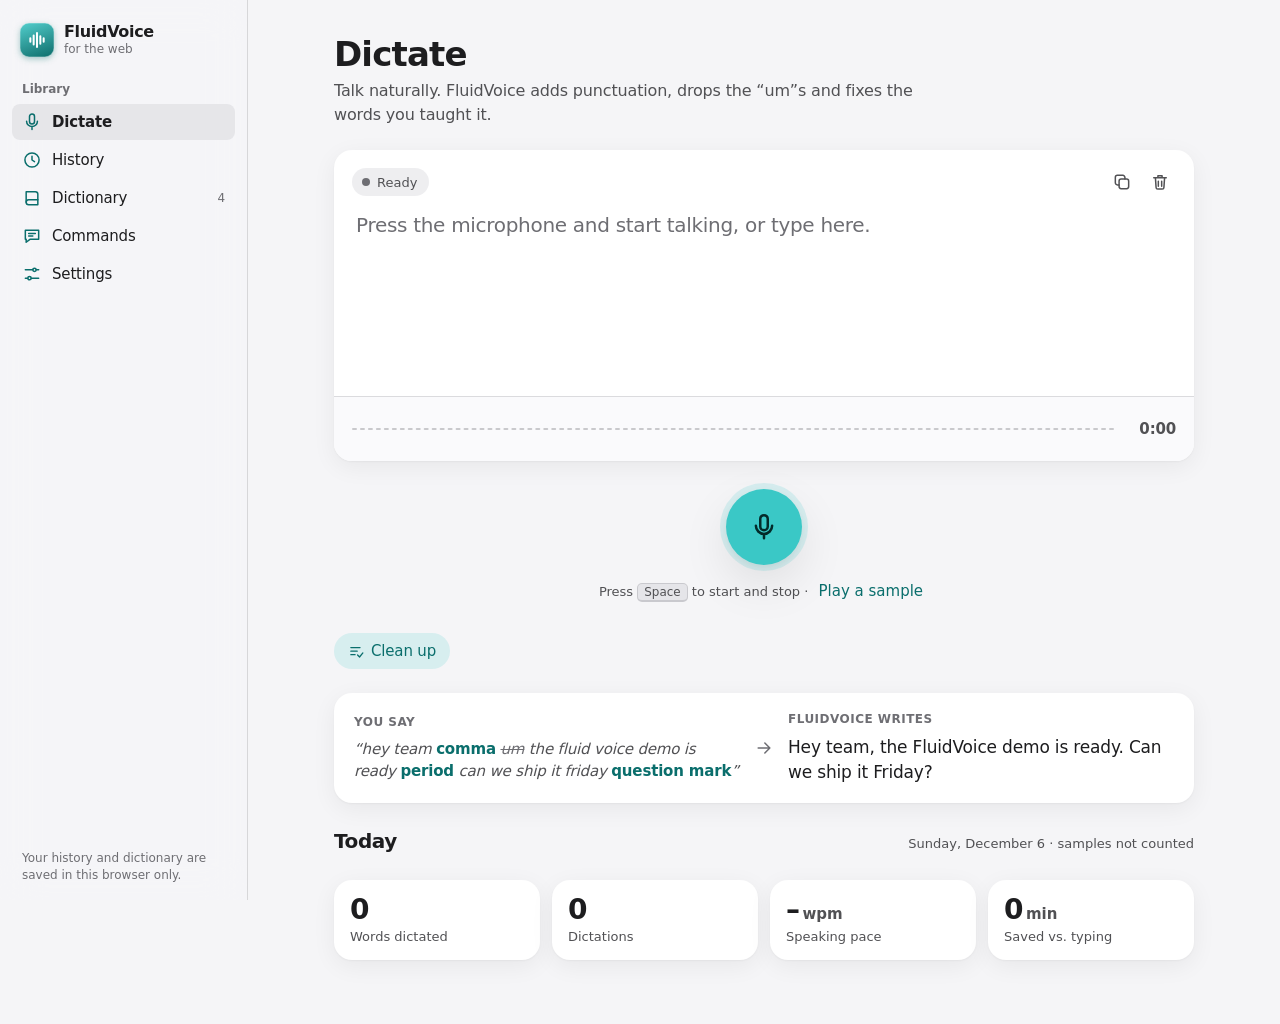
==== web/index.html @ 8fe4bb93 "Add FluidVoice web app with Apple-style design and audit A single-file browser version of FluidVoice" ====
<!doctype html>
<html lang="en">
<head>
<meta charset="utf-8">
<meta name="viewport" content="width=device-width,initial-scale=1,viewport-fit=cover">
<title>FluidVoice Web</title>
<meta name="description" content="Voice-to-text dictation in your browser, with spoken punctuation, filler-word removal and a custom dictionary.">
<meta name="theme-color" content="#F5F5F7" media="(prefers-color-scheme: light)">
<meta name="theme-color" content="#000000" media="(prefers-color-scheme: dark)">
<link rel="icon" href="data:image/svg+xml,%3Csvg xmlns='http://www.w3.org/2000/svg' viewBox='0 0 64 64'%3E%3Crect width='64' height='64' rx='14' fill='%230A6E6C'/%3E%3Cpath d='M16 28v8M24 20v24M32 14v36M40 22v20M48 28v8' stroke='white' stroke-width='5' stroke-linecap='round'/%3E%3C/svg%3E">
<style>
/* Layout: a macOS-style window. Translucent sidebar on the left, one content column on the right.
   Under 760px the sidebar turns into an iOS tab bar fixed to the bottom of the screen. */
:root {
  --bg: #F5F5F7;
  --surface: #FFFFFF;
  --surface-2: #FAFAFC;
  --fill: rgba(118, 118, 128, 0.12);
  --fill-2: rgba(118, 118, 128, 0.07);
  --fg: #1D1D1F;
  --fg-2: #515154;
  --fg-3: #6E6E73;
  --sep: rgba(60, 60, 67, 0.16);
  --chrome: rgba(246, 246, 248, 0.82);
  --red: #C00012;
  --red-fill: #FF3B30;
  --orange: #A65400;
  --green: #1A7F37;
  --shadow: 0 1px 2px rgba(0, 0, 0, 0.04), 0 6px 24px rgba(0, 0, 0, 0.06);
  --shadow-lg: 0 2px 6px rgba(0, 0, 0, 0.06), 0 18px 48px rgba(0, 0, 0, 0.10);

  /* Accent: FluidVoice's default cyan. JavaScript swaps these five values when you pick another accent. */
  --accent: #3AC8C6;
  --accent-ink-l: #0A6E6C;
  --accent-ink-d: #3AC8C6;
  --on-accent: #032B2A;
  --accent-ink: var(--accent-ink-l);
  --accent-soft: color-mix(in srgb, var(--accent) 16%, transparent);

  --font-text: -apple-system, BlinkMacSystemFont, "SF Pro Text", "Segoe UI Variable Text", "Segoe UI", system-ui, sans-serif;
  --font-display: -apple-system, BlinkMacSystemFont, "SF Pro Display", "Segoe UI Variable Display", "Segoe UI", system-ui, sans-serif;
  --font-rounded: ui-rounded, "SF Pro Rounded", -apple-system, BlinkMacSystemFont, system-ui, sans-serif;
  --font-mono: ui-monospace, "SF Mono", SFMono-Regular, Menlo, Consolas, monospace;

  /* Type scale follows Apple's text styles */
  --t-large: 2.125rem;  /* Large Title 34 */
  --t-title2: 1.375rem; /* Title 2 22 */
  --t-title3: 1.25rem;  /* Title 3 20 */
  --t-body: 1.0625rem;  /* Body 17 */
  --t-callout: 1rem;    /* Callout 16 */
  --t-subhead: 0.9375rem; /* Subhead 15 */
  --t-foot: 0.8125rem;  /* Footnote 13 */
  --t-cap: 0.75rem;     /* Caption 12 */

  --r-sm: 8px;
  --r-md: 12px;
  --r-lg: 18px;
  --sidebar-w: 248px;
}
@media (prefers-color-scheme: dark) {
  :root:not([data-theme="light"]) {
    --bg: #000000;
    --surface: #1C1C1E;
    --surface-2: #242426;
    --fill: rgba(118, 118, 128, 0.24);
    --fill-2: rgba(118, 118, 128, 0.14);
    --fg: #F5F5F7;
    --fg-2: #C7C7CC;
    --fg-3: #98989D;
    --sep: rgba(84, 84, 88, 0.6);
    --chrome: rgba(22, 22, 24, 0.78);
    --red: #FF6961;
    --red-fill: #FF453A;
    --orange: #FFB340;
    --green: #30D158;
    --shadow: 0 0 0 1px rgba(255, 255, 255, 0.05), 0 6px 24px rgba(0, 0, 0, 0.5);
    --shadow-lg: 0 0 0 1px rgba(255, 255, 255, 0.06), 0 18px 48px rgba(0, 0, 0, 0.6);
    --accent-ink: var(--accent-ink-d);
    color-scheme: dark;
  }
}
:root[data-theme="dark"] {
  --bg: #000000;
  --surface: #1C1C1E;
  --surface-2: #242426;
  --fill: rgba(118, 118, 128, 0.24);
  --fill-2: rgba(118, 118, 128, 0.14);
  --fg: #F5F5F7;
  --fg-2: #C7C7CC;
  --fg-3: #98989D;
  --sep: rgba(84, 84, 88, 0.6);
  --chrome: rgba(22, 22, 24, 0.78);
  --red: #FF6961;
  --red-fill: #FF453A;
  --orange: #FFB340;
  --green: #30D158;
  --shadow: 0 0 0 1px rgba(255, 255, 255, 0.05), 0 6px 24px rgba(0, 0, 0, 0.5);
  --shadow-lg: 0 0 0 1px rgba(255, 255, 255, 0.06), 0 18px 48px rgba(0, 0, 0, 0.6);
  --accent-ink: var(--accent-ink-d);
  color-scheme: dark;
}

* { box-sizing: border-box; }
html, body { height: 100%; }
body {
  margin: 0;
  background: var(--bg);
  color: var(--fg);
  font-family: var(--font-text);
  font-size: var(--t-body);
  line-height: 1.47;
  letter-spacing: -0.01em;
  -webkit-font-smoothing: antialiased;
  -webkit-tap-highlight-color: transparent;
}
[hidden] { display: none !important; }
button, input, select, textarea { font: inherit; color: inherit; letter-spacing: inherit; }
button { cursor: pointer; }
:focus-visible { outline: 3px solid color-mix(in srgb, var(--accent-ink) 60%, transparent); outline-offset: 2px; border-radius: 6px; }
.sr-only { position: absolute; width: 1px; height: 1px; padding: 0; margin: -1px; overflow: hidden; clip: rect(0 0 0 0); white-space: nowrap; border: 0; }
.ic { width: 20px; height: 20px; flex: none; stroke: currentColor; fill: none; stroke-width: 1.8; stroke-linecap: round; stroke-linejoin: round; }
.ic-sm { width: 16px; height: 16px; }

/* ---------- App frame ---------- */
.app { display: grid; grid-template-columns: var(--sidebar-w) minmax(0, 1fr); min-height: 100%; }
.sidebar {
  position: fixed; top: 0; bottom: 0; left: 0; width: var(--sidebar-w); z-index: 30;
  display: flex; flex-direction: column; gap: 22px;
  padding: 22px 12px 16px;
  background: var(--chrome);
  -webkit-backdrop-filter: saturate(180%) blur(20px);
  backdrop-filter: saturate(180%) blur(20px);
  border-right: 1px solid var(--sep);
}
.brand { display: flex; align-items: center; gap: 10px; padding: 0 8px; }
.app-icon {
  width: 34px; height: 34px; border-radius: 9px; display: grid; place-items: center; flex: none;
  background: linear-gradient(160deg, color-mix(in srgb, var(--accent) 88%, white) 0%, var(--accent-ink-l) 100%);
  box-shadow: inset 0 0 0 0.5px rgba(255, 255, 255, 0.4), 0 2px 6px color-mix(in srgb, var(--accent-ink-l) 35%, transparent);
  color: #fff;
}
.app-icon .ic { stroke-width: 2.4; width: 20px; height: 20px; }
.brand-name { font-family: var(--font-display); font-weight: 600; font-size: var(--t-callout); letter-spacing: -0.02em; line-height: 1.2; }
.brand-sub { font-size: var(--t-cap); color: var(--fg-3); letter-spacing: 0; }
.nav { display: flex; flex-direction: column; gap: 2px; }
.nav-label { font-size: var(--t-cap); font-weight: 600; color: var(--fg-3); padding: 0 10px 4px; letter-spacing: 0; }
.nav-item {
  display: flex; align-items: center; gap: 10px; min-height: 36px; width: 100%;
  padding: 6px 10px; border: 0; border-radius: var(--r-sm); background: transparent;
  font-size: var(--t-subhead); text-align: left; color: var(--fg);
}
.nav-item .ic { color: var(--accent-ink); }
.nav-item:hover { background: var(--fill-2); }
.nav-item[aria-current="page"] { background: var(--fill); font-weight: 600; }
.nav-item .count { margin-left: auto; font-size: var(--t-cap); color: var(--fg-3); font-variant-numeric: tabular-nums; }
.sidebar-foot { margin-top: auto; padding: 0 10px; font-size: var(--t-cap); color: var(--fg-3); line-height: 1.4; letter-spacing: 0; }

.main { grid-column: 2; min-width: 0; padding-inline: clamp(16px, 4.5vw, 56px); padding-block: 36px 64px; }
.view { max-width: 860px; margin: 0 auto; display: flex; flex-direction: column; gap: 24px; }
.view-head { display: flex; align-items: flex-end; justify-content: space-between; gap: 16px; flex-wrap: wrap; }
.view-head h1 { margin: 0; font-family: var(--font-display); font-size: var(--t-large); font-weight: 700; letter-spacing: -0.025em; line-height: 1.1; text-wrap: balance; }
.view-head p { margin: 6px 0 0; color: var(--fg-2); font-size: var(--t-callout); max-width: 60ch; }

/* ---------- Shared controls ---------- */
.card { background: var(--surface); border-radius: var(--r-lg); box-shadow: var(--shadow); }
.btn {
  display: inline-flex; align-items: center; justify-content: center; gap: 6px;
  min-height: 36px; padding: 7px 14px; border-radius: 999px; border: 0;
  background: var(--fill); color: var(--fg); font-size: var(--t-subhead); font-weight: 500;
  transition: background-color 0.15s ease, transform 0.1s ease, opacity 0.15s ease;
}
.btn:hover { background: color-mix(in srgb, var(--fill) 100%, var(--fg) 6%); }
.btn:active { transform: scale(0.97); }
.btn:disabled { opacity: 0.45; cursor: default; transform: none; }
.btn .ic { width: 17px; height: 17px; }
.btn-tinted { background: var(--accent-soft); color: var(--accent-ink); }
.btn-tinted:hover { background: color-mix(in srgb, var(--accent) 24%, transparent); }
.btn-filled { background: var(--accent); color: var(--on-accent); font-weight: 600; }
.btn-filled:hover { background: color-mix(in srgb, var(--accent) 88%, var(--fg) 12%); }
.btn-danger { color: var(--red); }
.btn-plain { background: transparent; color: var(--accent-ink); padding-inline: 8px; }
.btn-plain:hover { background: var(--fill-2); }
.icon-btn {
  width: 36px; height: 36px; display: inline-grid; place-items: center; border-radius: 999px; border: 0;
  background: transparent; color: var(--fg-2);
}
.icon-btn:hover { background: var(--fill); color: var(--fg); }
.pill {
  display: inline-flex; align-items: center; gap: 7px; min-height: 28px; padding: 3px 12px 3px 10px; border-radius: 999px;
  background: var(--fill); font-size: var(--t-foot); font-weight: 500; color: var(--fg-2); letter-spacing: 0;
  font-variant-numeric: tabular-nums;
}
.dot { width: 8px; height: 8px; border-radius: 50%; background: var(--fg-3); flex: none; }
.pill[data-state="live"] { background: color-mix(in srgb, var(--red-fill) 14%, transparent); color: var(--red); }
.pill[data-state="live"] .dot { background: var(--red-fill); animation: blink 1.2s ease-in-out infinite; }
.pill[data-state="sample"] { background: var(--accent-soft); color: var(--accent-ink); }
.pill[data-state="sample"] .dot { background: var(--accent-ink); animation: blink 1.2s ease-in-out infinite; }
.pill[data-state="warn"] { background: color-mix(in srgb, var(--orange) 14%, transparent); color: var(--orange); }
.pill[data-state="warn"] .dot { background: var(--orange); }
@keyframes blink { 50% { opacity: 0.35; } }

input[type="text"], input[type="search"], select {
  min-height: 40px; width: 100%; padding: 8px 12px; border-radius: 10px;
  border: 1px solid var(--sep); background: var(--surface-2); color: var(--fg); font-size: var(--t-subhead);
}
input::placeholder, textarea::placeholder { color: var(--fg-3); opacity: 1; }
input:focus, select:focus { outline: none; border-color: var(--accent-ink); box-shadow: 0 0 0 3px color-mix(in srgb, var(--accent) 28%, transparent); }

/* iOS-style switch */
.switch { appearance: none; -webkit-appearance: none; position: relative; flex: none; width: 51px; height: 31px; margin: 0; border-radius: 999px; background: var(--fill); cursor: pointer; transition: background-color 0.2s ease; }
.switch::after { content: ""; position: absolute; top: 2px; left: 2px; width: 27px; height: 27px; border-radius: 50%; background: #fff; box-shadow: 0 3px 8px rgba(0,0,0,0.15), 0 1px 1px rgba(0,0,0,0.16); transition: transform 0.22s cubic-bezier(.3,.7,.4,1); }
.switch:checked { background: var(--green); }
.switch:checked::after { transform: translateX(20px); }
.switch:focus-visible { outline-offset: 3px; border-radius: 999px; }

/* Segmented control */
.segmented { display: inline-flex; padding: 2px; border-radius: 9px; background: var(--fill); gap: 2px; flex-wrap: wrap; }
.segmented button {
  min-height: 30px; padding: 4px 14px; border: 0; border-radius: 7px; background: transparent;
  font-size: var(--t-foot); font-weight: 500; color: var(--fg);
}
.segmented button[aria-pressed="true"] { background: var(--surface); box-shadow: 0 1px 3px rgba(0,0,0,0.12), 0 0 0 0.5px rgba(0,0,0,0.04); font-weight: 600; }

/* ---------- Dictate ---------- */
.composer { padding: 0; overflow: hidden; }
.composer-top { display: flex; align-items: center; justify-content: space-between; gap: 12px; padding: 14px 16px 0 18px; flex-wrap: wrap; }
.composer-tools { display: flex; gap: 2px; }
.editor { position: relative; padding: 10px 22px 18px; }
.editor textarea, .editor .live {
  display: block; width: 100%; min-height: 168px; margin: 0; padding: 0; border: 0; background: transparent; resize: none;
  font-family: var(--font-display); font-size: var(--t-title3); line-height: 1.5; letter-spacing: -0.015em; color: var(--fg);
  white-space: pre-wrap; overflow-wrap: anywhere;
}
.editor textarea:focus { outline: none; }
.editor .live .interim { color: var(--fg-3); }
.editor .live .caret { display: inline-block; width: 2px; height: 1.1em; margin-left: 2px; vertical-align: -0.15em; background: var(--accent-ink); border-radius: 1px; animation: blink 1s steps(1) infinite; }
.editor .live .base { color: var(--fg-2); }

.wave-row { display: flex; align-items: center; gap: 14px; padding: 12px 18px; border-top: 1px solid var(--sep); background: var(--surface-2); }
.wave { flex: 1; min-width: 0; height: 40px; display: block; }
.timer { font-family: var(--font-rounded); font-variant-numeric: tabular-nums; font-size: var(--t-subhead); font-weight: 600; color: var(--fg-2); min-width: 3.2em; text-align: right; }

.record-zone { display: flex; flex-direction: column; align-items: center; gap: 12px; padding-block: 4px; }
.record-btn {
  position: relative; width: 76px; height: 76px; border-radius: 50%; border: 0; display: grid; place-items: center;
  background: var(--accent); color: var(--on-accent);
  box-shadow: 0 0 0 6px var(--accent-soft), var(--shadow-lg);
  transition: transform 0.18s cubic-bezier(.3,.7,.4,1), background-color 0.2s ease, box-shadow 0.2s ease;
}
.record-btn .ic { width: 30px; height: 30px; stroke-width: 2; }
.record-btn:hover { transform: scale(1.04); }
.record-btn:active { transform: scale(0.96); }
.record-btn[aria-pressed="true"] { background: var(--red-fill); color: #fff; box-shadow: 0 0 0 calc(6px + var(--level, 0) * 14px) color-mix(in srgb, var(--red-fill) 22%, transparent), var(--shadow-lg); }
.record-btn:focus-visible { outline-offset: 10px; border-radius: 50%; }
.record-hint { font-size: var(--t-foot); color: var(--fg-2); text-align: center; letter-spacing: 0; }
kbd { font-family: var(--font-text); font-size: 0.92em; padding: 1px 6px; border-radius: 5px; background: var(--fill); border: 1px solid var(--sep); border-bottom-width: 2px; }

.notice { display: flex; gap: 12px; align-items: flex-start; padding: 14px 16px; border-radius: var(--r-md); background: color-mix(in srgb, var(--orange) 10%, var(--surface)); border: 1px solid color-mix(in srgb, var(--orange) 26%, transparent); font-size: var(--t-subhead); }
.notice .ic { color: var(--orange); margin-top: 2px; }
.notice strong { display: block; font-weight: 600; }
.notice p { margin: 2px 0 10px; color: var(--fg-2); }
.notice-actions { display: flex; gap: 8px; flex-wrap: wrap; }

.actions { display: flex; flex-wrap: wrap; gap: 8px; align-items: center; }
.actions .spacer { flex: 1; }
.ai-group { display: flex; flex-wrap: wrap; gap: 8px; align-items: center; }
.ai-label { display: inline-flex; align-items: center; gap: 6px; font-size: var(--t-foot); font-weight: 600; color: var(--fg-2); letter-spacing: 0; }
.ai-label .ic { color: var(--accent-ink); width: 16px; height: 16px; }

.howto { display: grid; grid-template-columns: minmax(0, 1fr) auto minmax(0, 1fr); gap: 14px; align-items: center; padding: 18px 20px; }
.howto-col { min-width: 0; }
.eyebrow { font-size: var(--t-cap); font-weight: 600; color: var(--fg-3); letter-spacing: 0.04em; text-transform: uppercase; margin-bottom: 6px; }
.said { font-size: var(--t-subhead); color: var(--fg-2); font-style: italic; }
.said mark { background: transparent; color: var(--accent-ink); font-style: normal; font-weight: 600; }
.said s { color: var(--fg-3); }
.wrote { font-family: var(--font-display); font-size: var(--t-body); font-weight: 500; }
.howto .arrow { color: var(--fg-3); }

.stats { display: grid; grid-template-columns: repeat(4, minmax(0, 1fr)); gap: 12px; }
.stat { padding: 14px 16px; min-width: 0; }
.stat-value { font-family: var(--font-rounded); font-size: 1.75rem; font-weight: 700; letter-spacing: -0.02em; line-height: 1.15; font-variant-numeric: tabular-nums; }
.stat-value small { font-size: var(--t-subhead); font-weight: 600; color: var(--fg-2); margin-left: 3px; letter-spacing: 0; }
.stat-label { font-size: var(--t-foot); color: var(--fg-2); letter-spacing: 0; }
.section-title { margin: 0; font-family: var(--font-display); font-size: var(--t-title3); font-weight: 600; letter-spacing: -0.02em; }
.section-head { display: flex; align-items: baseline; justify-content: space-between; gap: 12px; flex-wrap: wrap; }
.section-head .sub { font-size: var(--t-foot); color: var(--fg-2); letter-spacing: 0; }

/* ---------- History ---------- */
.chart-card { padding: 18px 20px 12px; }
.chart { width: 100%; height: auto; display: block; }
.chart text { font-family: var(--font-text); font-size: 12px; fill: var(--fg-2); letter-spacing: 0; }
.chart .val { font-family: var(--font-rounded); font-weight: 600; fill: var(--fg); font-variant-numeric: tabular-nums; }
.chart .grid { stroke: var(--sep); stroke-width: 1; }
.chart .bar { fill: var(--accent); }
.chart .bar.today { fill: var(--accent-ink); }
.chart .bar.zero { fill: var(--fill); }
.toolbar { display: flex; gap: 10px; align-items: center; flex-wrap: wrap; }
.search { position: relative; flex: 1; min-width: 200px; }
.search .ic { position: absolute; left: 11px; top: 50%; transform: translateY(-50%); color: var(--fg-3); width: 17px; height: 17px; }
.search input { padding-left: 34px; }
.list { display: flex; flex-direction: column; }
.list > * + * { border-top: 1px solid var(--sep); }
.h-item { display: grid; grid-template-columns: minmax(0, 1fr) auto; gap: 6px 16px; padding: 14px 18px; }
.h-meta { display: flex; flex-wrap: wrap; gap: 4px 12px; font-size: var(--t-foot); color: var(--fg-2); letter-spacing: 0; font-variant-numeric: tabular-nums; }
.h-meta .when { font-weight: 600; color: var(--fg); }
.h-text { grid-column: 1 / -1; margin: 0; font-size: var(--t-callout); white-space: pre-wrap; overflow-wrap: anywhere; display: -webkit-box; -webkit-line-clamp: 3; -webkit-box-orient: vertical; overflow: hidden; }
.h-item.open .h-text { -webkit-line-clamp: unset; display: block; }
.h-actions { display: flex; gap: 2px; grid-row: 1; grid-column: 2; margin: -6px -8px 0 0; }
.tag { display: inline-flex; align-items: center; padding: 0 7px; border-radius: 5px; font-size: 0.6875rem; font-weight: 600; background: var(--accent-soft); color: var(--accent-ink); letter-spacing: 0.02em; text-transform: uppercase; }
.empty { padding: 40px 24px; text-align: center; color: var(--fg-2); display: flex; flex-direction: column; align-items: center; gap: 8px; }
.empty .ic { width: 34px; height: 34px; color: var(--fg-3); stroke-width: 1.5; }
.empty strong { color: var(--fg); font-size: var(--t-callout); }
.empty p { margin: 0; max-width: 42ch; font-size: var(--t-subhead); }

/* ---------- Dictionary ---------- */
.dict-form { display: grid; grid-template-columns: minmax(0, 1.3fr) minmax(0, 1fr) auto; gap: 12px; align-items: end; padding: 18px; }
.field { display: flex; flex-direction: column; gap: 6px; min-width: 0; }
.field label { font-size: var(--t-foot); font-weight: 600; color: var(--fg-2); letter-spacing: 0; }
.hint { font-size: var(--t-cap); color: var(--fg-3); letter-spacing: 0; }
.d-item { display: grid; grid-template-columns: minmax(0, 1fr) auto minmax(0, 0.8fr) auto; gap: 12px; align-items: center; padding: 12px 10px 12px 18px; }
.chips { display: flex; flex-wrap: wrap; gap: 6px; min-width: 0; }
.chip { display: inline-flex; padding: 3px 10px; border-radius: 999px; background: var(--fill); font-size: var(--t-foot); color: var(--fg-2); letter-spacing: 0; overflow-wrap: anywhere; }
.d-item .to { font-weight: 600; overflow-wrap: anywhere; min-width: 0; }
.d-item .arrow { color: var(--fg-3); }

/* ---------- Voice commands ---------- */
.tester { padding: 18px 20px; display: flex; flex-direction: column; gap: 12px; }
.tester-out { min-height: 56px; padding: 12px 14px; border-radius: var(--r-md); background: var(--fill-2); font-family: var(--font-display); font-size: var(--t-body); white-space: pre-wrap; overflow-wrap: anywhere; }
.cmd-grid { display: grid; grid-template-columns: repeat(2, minmax(0, 1fr)); gap: 16px; align-items: start; }
.cmd-group h2 { margin: 0; padding: 14px 18px 8px; font-size: var(--t-foot); font-weight: 600; color: var(--fg-2); letter-spacing: 0; }
.cmd { display: flex; align-items: center; justify-content: space-between; gap: 12px; padding: 9px 18px; font-size: var(--t-subhead); }
.cmd + .cmd { border-top: 1px solid var(--sep); }
.cmd .say { min-width: 0; }
.cmd .say small { color: var(--fg-3); font-size: var(--t-foot); }
.key { flex: none; min-width: 32px; height: 28px; padding: 0 8px; display: inline-grid; place-items: center; border-radius: 7px; background: var(--fill); font-family: var(--font-mono); font-size: var(--t-subhead); font-weight: 600; }

/* ---------- Settings ---------- */
.group { display: flex; flex-direction: column; gap: 8px; }
.group-title { margin: 0; padding: 0 18px; font-size: var(--t-foot); font-weight: 600; color: var(--fg-2); letter-spacing: 0; }
.group-foot { margin: 0; padding: 0 18px; font-size: var(--t-foot); color: var(--fg-2); letter-spacing: 0; max-width: 70ch; }
.row { display: flex; align-items: center; justify-content: space-between; gap: 16px; min-height: 52px; padding: 10px 18px; flex-wrap: wrap; }
.row + .row { border-top: 1px solid var(--sep); }
.row-text { min-width: 0; flex: 1 1 220px; }
.row-text label, .row-text .label { display: block; font-size: var(--t-callout); }
.row-text .desc { display: block; font-size: var(--t-foot); color: var(--fg-2); letter-spacing: 0; }
.row select { width: auto; min-width: 190px; }
.swatches { display: flex; gap: 10px; flex-wrap: wrap; }
.swatch { width: 30px; height: 30px; border-radius: 50%; border: 0; background: var(--sw); box-shadow: inset 0 0 0 1px rgba(0,0,0,0.08); position: relative; }
.swatch[aria-checked="true"]::after { content: ""; position: absolute; inset: -5px; border-radius: 50%; border: 2px solid var(--sw); }
.status-ok { color: var(--green); font-weight: 600; }
.status-off { color: var(--fg-2); font-weight: 600; }
.confirm { display: flex; gap: 8px; align-items: center; flex-wrap: wrap; font-size: var(--t-foot); color: var(--fg-2); }

/* ---------- Toast ---------- */
.toast {
  position: fixed; left: 50%; bottom: calc(28px + env(safe-area-inset-bottom, 0px)); transform: translate(-50%, 16px);
  display: inline-flex; align-items: center; gap: 8px; max-width: calc(100% - 32px);
  padding: 10px 18px; border-radius: 999px; background: color-mix(in srgb, var(--fg) 92%, transparent); color: var(--bg);
  font-size: var(--t-subhead); font-weight: 500; box-shadow: var(--shadow-lg); opacity: 0; pointer-events: none;
  transition: opacity 0.2s ease, transform 0.25s cubic-bezier(.3,.7,.4,1); z-index: 50;
}
.toast.show { opacity: 1; transform: translate(-50%, 0); }
.toast .ic { width: 18px; height: 18px; }

/* ---------- Phone: tab bar ---------- */
@media (max-width: 760px) {
  .app { grid-template-columns: minmax(0, 1fr); }
  .sidebar {
    position: fixed; top: auto; bottom: 0; left: 0; right: 0; width: auto; height: auto; z-index: 40;
    flex-direction: row; gap: 0; padding: 6px 4px calc(6px + env(safe-area-inset-bottom, 0px));
    border-right: 0; border-top: 1px solid var(--sep);
  }
  .brand, .nav-label, .sidebar-foot { display: none; }
  .nav { flex-direction: row; flex: 1; justify-content: space-around; }
  .nav-item { flex-direction: column; gap: 2px; min-height: 48px; padding: 4px 2px; font-size: 0.6875rem; font-weight: 500; text-align: center; letter-spacing: 0; color: var(--fg-2); }
  .nav-item .ic { width: 24px; height: 24px; color: inherit; }
  .nav-item:hover { background: transparent; }
  .nav-item[aria-current="page"] { background: transparent; color: var(--accent-ink); font-weight: 600; }
  .nav-item .count { display: none; }
  .main { grid-column: 1; padding-block: 22px calc(96px + env(safe-area-inset-bottom, 0px)); }
  .toast { bottom: calc(92px + env(safe-area-inset-bottom, 0px)); }
  .stats { grid-template-columns: repeat(2, minmax(0, 1fr)); }
  .howto { grid-template-columns: minmax(0, 1fr); }
  .howto .arrow { transform: rotate(90deg); justify-self: start; }
  .cmd-grid { grid-template-columns: minmax(0, 1fr); }
  .dict-form { grid-template-columns: minmax(0, 1fr); }
  .d-item { grid-template-columns: minmax(0, 1fr) auto; }
  .d-item .arrow { display: none; }
  .d-item .to { grid-column: 1; }
  .d-item .icon-btn { grid-row: 1 / span 2; grid-column: 2; }
  .editor textarea, .editor .live { min-height: 140px; font-size: 1.1875rem; }
  /* Apple HIG: 44×44pt minimum hit target on touch screens */
  .btn, .icon-btn { min-height: 44px; }
  .icon-btn { width: 44px; height: 44px; }
  .record-hint .btn-plain { min-height: 44px !important; }
  input[type="text"], input[type="search"], select { min-height: 44px; font-size: 1rem; }
  .segmented button { min-height: 40px; padding-inline: 16px; }
  .swatches { gap: 2px; }
  .swatch { width: 44px; height: 44px; background: transparent; box-shadow: none; }
  .swatch::before { content: ""; position: absolute; inset: 7px; border-radius: 50%; background: var(--sw); box-shadow: inset 0 0 0 1px rgba(0,0,0,0.08); }
  .swatch[aria-checked="true"]::after { inset: 2px; }
  .h-actions { margin: -10px -10px 0 0; }
  .view-head h1 { font-size: 1.875rem; }
}
@media (hover: none) and (pointer: coarse) { .kbd-hint { display: none; } }
@media (prefers-reduced-motion: reduce) {
  *, *::before, *::after { animation-duration: 0.001ms !important; animation-iteration-count: 1 !important; transition-duration: 0.001ms !important; }
}
</style>
</head>
<body>

<svg width="0" height="0" style="position:absolute" aria-hidden="true">
  <symbol id="i-wave" viewBox="0 0 24 24"><path d="M4 10v4M8 6.5v11M12 3.5v17M16 7.5v9M20 10v4"/></symbol>
  <symbol id="i-mic" viewBox="0 0 24 24"><rect x="9" y="2.5" width="6" height="12" rx="3"/><path d="M5.5 11a6.5 6.5 0 0 0 13 0M12 17.5V21"/></symbol>
  <symbol id="i-stop" viewBox="0 0 24 24"><rect x="6.5" y="6.5" width="11" height="11" rx="2.5" fill="currentColor" stroke="none"/></symbol>
  <symbol id="i-clock" viewBox="0 0 24 24"><circle cx="12" cy="12" r="8.5"/><path d="M12 7.5V12l3 2"/></symbol>
  <symbol id="i-book" viewBox="0 0 24 24"><path d="M5 4.5h11a3 3 0 0 1 3 3V20H8a3 3 0 0 1-3-3z"/><path d="M5 17a3 3 0 0 1 3-3h11"/></symbol>
  <symbol id="i-bubble" viewBox="0 0 24 24"><path d="M4 5h16v11H9.5L5 19.5V16H4z"/><path d="M8 9h8M8 12h5"/></symbol>
  <symbol id="i-sliders" viewBox="0 0 24 24"><path d="M4 7h9M17 7h3M4 17h3M11 17h9"/><circle cx="15" cy="7" r="2"/><circle cx="9" cy="17" r="2"/></symbol>
  <symbol id="i-copy" viewBox="0 0 24 24"><rect x="8.5" y="8.5" width="11.5" height="11.5" rx="2.5"/><path d="M15.5 8.5V6.5a2.5 2.5 0 0 0-2.5-2.5H6.5A2.5 2.5 0 0 0 4 6.5V13a2.5 2.5 0 0 0 2.5 2.5h2"/></symbol>
  <symbol id="i-trash" viewBox="0 0 24 24"><path d="M4.5 7h15M10 11v6M14 11v6M6.5 7l.8 11.5A2 2 0 0 0 9.3 20.5h5.4a2 2 0 0 0 2-2L17.5 7M9.5 7V4.5h5V7"/></symbol>
  <symbol id="i-sparkles" viewBox="0 0 24 24"><path d="M11 3.5l1.7 4.3 4.3 1.7-4.3 1.7L11 15.5l-1.7-4.3L5 9.5l4.3-1.7z"/><path d="M18 14l.9 2.1L21 17l-2.1.9L18 20l-.9-2.1L15 17l2.1-.9z"/></symbol>
  <symbol id="i-clean" viewBox="0 0 24 24"><path d="M4 6.5h13M4 11.5h9M4 16.5h6"/><path d="m13.5 17 2.8 2.8L21 14"/></symbol>
  <symbol id="i-play" viewBox="0 0 24 24"><path d="M8 5.5v13l10.5-6.5z" fill="currentColor" stroke="none"/></symbol>
  <symbol id="i-undo" viewBox="0 0 24 24"><path d="M9 14 4.5 9.5 9 5"/><path d="M4.5 9.5H14a5.5 5.5 0 0 1 0 11h-3"/></symbol>
  <symbol id="i-check" viewBox="0 0 24 24"><path d="m5 12.5 4.5 4.5L19 7.5"/></symbol>
  <symbol id="i-x" viewBox="0 0 24 24"><path d="M6.5 6.5l11 11M17.5 6.5l-11 11"/></symbol>
  <symbol id="i-plus" viewBox="0 0 24 24"><path d="M12 5v14M5 12h14"/></symbol>
  <symbol id="i-search" viewBox="0 0 24 24"><circle cx="11" cy="11" r="6.5"/><path d="m20 20-4.4-4.4"/></symbol>
  <symbol id="i-arrow" viewBox="0 0 24 24"><path d="M5 12h14M13 6l6 6-6 6"/></symbol>
  <symbol id="i-pencil" viewBox="0 0 24 24"><path d="M4.5 19.5h4l10-10-4-4-10 10z"/><path d="m13 7 4 4"/></symbol>
  <symbol id="i-alert" viewBox="0 0 24 24"><path d="M12 4 2.8 19.5h18.4z"/><path d="M12 10v4.5M12 17.2h.01"/></symbol>
</svg>

<div class="app">
  <aside class="sidebar" aria-label="FluidVoice">
    <div class="brand">
      <div class="app-icon" aria-hidden="true"><svg class="ic"><use href="#i-wave"/></svg></div>
      <div>
        <div class="brand-name">FluidVoice</div>
        <div class="brand-sub">for the web</div>
      </div>
    </div>
    <nav class="nav" aria-label="Sections">
      <div class="nav-label">Library</div>
      <button class="nav-item" data-view="dictate" type="button"><svg class="ic" aria-hidden="true"><use href="#i-mic"/></svg><span>Dictate</span></button>
      <button class="nav-item" data-view="history" type="button"><svg class="ic" aria-hidden="true"><use href="#i-clock"/></svg><span>History</span><span class="count" id="nav-history-count"></span></button>
      <button class="nav-item" data-view="dictionary" type="button"><svg class="ic" aria-hidden="true"><use href="#i-book"/></svg><span>Dictionary</span><span class="count" id="nav-dict-count"></span></button>
      <button class="nav-item" data-view="commands" type="button"><svg class="ic" aria-hidden="true"><use href="#i-bubble"/></svg><span>Commands</span></button>
      <button class="nav-item" data-view="settings" type="button"><svg class="ic" aria-hidden="true"><use href="#i-sliders"/></svg><span>Settings</span></button>
    </nav>
    <div class="sidebar-foot">Your history and dictionary are saved in this browser only.</div>
  </aside>

  <main class="main" id="main">

    <!-- ===== Dictate ===== -->
    <section class="view" id="view-dictate" aria-labelledby="h-dictate">
      <header class="view-head">
        <div>
          <h1 id="h-dictate">Dictate</h1>
          <p>Talk naturally. FluidVoice adds punctuation, drops the “um”s and fixes the words you taught it.</p>
        </div>
      </header>

      <div class="notice" id="mic-notice" role="status" hidden>
        <svg class="ic" aria-hidden="true"><use href="#i-alert"/></svg>
        <div>
          <strong id="mic-notice-title">Microphone isn’t available here</strong>
          <p id="mic-notice-body"></p>
          <div class="notice-actions">
            <button class="btn btn-tinted" type="button" data-action="sample"><svg class="ic" aria-hidden="true"><use href="#i-play"/></svg>Play a sample dictation</button>
            <button class="btn" type="button" data-action="dismiss-notice">Dismiss</button>
          </div>
        </div>
      </div>

      <div class="card composer">
        <div class="composer-top">
          <span class="pill" id="status" data-state="idle"><span class="dot" aria-hidden="true"></span><span id="status-text">Ready</span></span>
          <div class="composer-tools">
            <button class="icon-btn" type="button" id="btn-undo" title="Undo last change" aria-label="Undo last change" hidden><svg class="ic" aria-hidden="true"><use href="#i-undo"/></svg></button>
            <button class="icon-btn" type="button" id="btn-copy" title="Copy text" aria-label="Copy text"><svg class="ic" aria-hidden="true"><use href="#i-copy"/></svg></button>
            <button class="icon-btn" type="button" id="btn-clear" title="Clear text" aria-label="Clear text"><svg class="ic" aria-hidden="true"><use href="#i-trash"/></svg></button>
          </div>
        </div>
        <div class="editor">
          <label for="transcript" class="sr-only">Transcript</label>
          <textarea id="transcript" spellcheck="true" placeholder="Press the microphone and start talking, or type here."></textarea>
          <div class="live" id="live" aria-live="polite" hidden></div>
        </div>
        <div class="wave-row">
          <canvas class="wave" id="wave" aria-hidden="true"></canvas>
          <span class="timer" id="timer" aria-label="Recording time">0:00</span>
        </div>
      </div>

      <div class="record-zone">
        <button class="record-btn" id="record" type="button" aria-pressed="false" aria-label="Start dictation">
          <svg class="ic" aria-hidden="true"><use href="#i-mic" id="record-icon"/></svg>
        </button>
        <div class="record-hint" id="record-hint"><span class="kbd-hint">Press <kbd>Space</kbd> to start and stop · </span><button class="btn-plain btn" type="button" data-action="sample" style="min-height:28px;padding:2px 6px">Play a sample</button></div>
      </div>

      <div class="actions">
        <button class="btn btn-tinted" type="button" id="btn-cleanup" title="Remove filler words, fix spacing and capitals"><svg class="ic" aria-hidden="true"><use href="#i-clean"/></svg>Clean up</button>
        <div class="ai-group" id="ai-group" hidden>
          <span class="ai-label"><svg class="ic" aria-hidden="true"><use href="#i-sparkles"/></svg>Write Mode</span>
          <button class="btn" type="button" data-rewrite="polish">Polish</button>
          <button class="btn" type="button" data-rewrite="email">Email</button>
          <button class="btn" type="button" data-rewrite="bullets">Bullet points</button>
          <button class="btn" type="button" data-rewrite="shorter">Shorter</button>
          <button class="btn btn-danger" type="button" id="btn-ai-stop" hidden><svg class="ic" aria-hidden="true"><use href="#i-stop"/></svg>Stop</button>
        </div>
      </div>

      <div class="card howto" id="howto">
        <div class="howto-col">
          <div class="eyebrow">You say</div>
          <div class="said">“hey team <mark>comma</mark> <s>um</s> the fluid voice demo is ready <mark>period</mark> can we ship it friday <mark>question mark</mark>”</div>
        </div>
        <svg class="ic arrow" aria-hidden="true"><use href="#i-arrow"/></svg>
        <div class="howto-col">
          <div class="eyebrow">FluidVoice writes</div>
          <div class="wrote" id="howto-out">Hey team, the FluidVoice demo is ready. Can we ship it Friday?</div>
        </div>
      </div>

      <div class="section-head">
        <h2 class="section-title">Today</h2>
        <span class="sub" id="today-sub"></span>
      </div>
      <div class="stats">
        <div class="card stat"><div class="stat-value" id="st-words">0</div><div class="stat-label">Words dictated</div></div>
        <div class="card stat"><div class="stat-value" id="st-sessions">0</div><div class="stat-label">Dictations</div></div>
        <div class="card stat"><div class="stat-value"><span id="st-wpm">–</span><small>wpm</small></div><div class="stat-label">Speaking pace</div></div>
        <div class="card stat"><div class="stat-value"><span id="st-saved">0</span><small>min</small></div><div class="stat-label">Saved vs. typing</div></div>
      </div>
    </section>

    <!-- ===== History ===== -->
    <section class="view" id="view-history" aria-labelledby="h-history" hidden>
      <header class="view-head">
        <div>
          <h1 id="h-history">History</h1>
          <p>Every dictation you finish is kept here, in this browser, until you delete it.</p>
        </div>
      </header>
      <div class="card chart-card">
        <div class="section-head" style="margin-bottom:8px">
          <h2 class="section-title" style="font-size:var(--t-callout)">Words per day</h2>
          <span class="sub" id="week-total"></span>
        </div>
        <svg class="chart" id="chart" viewBox="0 0 700 170" role="img" aria-labelledby="chart-desc"><desc id="chart-desc">Words dictated on each of the last seven days.</desc></svg>
      </div>
      <div class="toolbar">
        <div class="search">
          <svg class="ic" aria-hidden="true"><use href="#i-search"/></svg>
          <label for="h-search" class="sr-only">Search history</label>
          <input type="search" id="h-search" placeholder="Search dictations">
        </div>
        <span id="clear-history-zone"><button class="btn btn-danger" type="button" id="btn-clear-history">Clear history</button></span>
      </div>
      <div class="card list" id="h-list"></div>
    </section>

    <!-- ===== Dictionary ===== -->
    <section class="view" id="view-dictionary" aria-labelledby="h-dict" hidden>
      <header class="view-head">
        <div>
          <h1 id="h-dict">Dictionary</h1>
          <p>Teach FluidVoice the names and words it hears wrong. When it hears a phrase on the left, it writes the word on the right.</p>
        </div>
      </header>
      <form class="card dict-form" id="dict-form" novalidate>
        <div class="field">
          <label for="d-triggers">When I say</label>
          <input type="text" id="d-triggers" placeholder="fluid voice, flu voice" autocomplete="off">
          <span class="hint">Separate different spellings with commas.</span>
        </div>
        <div class="field">
          <label for="d-replacement">Write</label>
          <input type="text" id="d-replacement" placeholder="FluidVoice" autocomplete="off">
          <span class="hint" id="d-error" role="alert">&nbsp;</span>
        </div>
        <button class="btn btn-filled" type="submit" style="margin-bottom:22px"><svg class="ic" aria-hidden="true"><use href="#i-plus"/></svg>Add word</button>
      </form>
      <div class="card list" id="d-list"></div>
    </section>

    <!-- ===== Commands ===== -->
    <section class="view" id="view-commands" aria-labelledby="h-cmd" hidden>
      <header class="view-head">
        <div>
          <h1 id="h-cmd">Voice commands</h1>
          <p>Say these words while you dictate and FluidVoice types the symbol instead. They are the same spoken commands the Mac app understands.</p>
        </div>
      </header>
      <div class="card tester">
        <div class="field">
          <label for="tester-in">Type what you would say</label>
          <input type="text" id="tester-in" autocomplete="off" value="um meet me at the cafe at five comma okay question mark new line thanks exclamation mark">
        </div>
        <div>
          <div class="eyebrow">FluidVoice writes</div>
          <div class="tester-out" id="tester-out" aria-live="polite"></div>
        </div>
      </div>
      <div class="cmd-grid" id="cmd-grid"></div>
    </section>

    <!-- ===== Settings ===== -->
    <section class="view" id="view-settings" aria-labelledby="h-set" hidden>
      <header class="view-head">
        <div>
          <h1 id="h-set">Settings</h1>
          <p>Changes save as you make them.</p>
        </div>
      </header>

      <div class="group">
        <h2 class="group-title">Appearance</h2>
        <div class="card">
          <div class="row">
            <div class="row-text"><span class="label" id="lbl-theme">Theme</span></div>
            <div class="segmented" role="group" aria-labelledby="lbl-theme" id="theme-seg">
              <button type="button" data-theme-opt="system">System</button>
              <button type="button" data-theme-opt="light">Light</button>
              <button type="button" data-theme-opt="dark">Dark</button>
            </div>
          </div>
          <div class="row">
            <div class="row-text"><span class="label" id="lbl-accent">Accent color</span><span class="desc">The same five colors as the Mac app.</span></div>
            <div class="swatches" role="radiogroup" aria-labelledby="lbl-accent" id="swatches"></div>
          </div>
        </div>
      </div>

      <div class="group">
        <h2 class="group-title">Dictation</h2>
        <div class="card">
          <div class="row">
            <div class="row-text"><label for="set-lang">Language</label><span class="desc">The language you will speak.</span></div>
            <select id="set-lang"></select>
          </div>
          <div class="row">
            <div class="row-text"><label for="set-punct">Spoken punctuation</label><span class="desc">Turn “comma”, “period” and “new line” into symbols.</span></div>
            <input type="checkbox" class="switch" role="switch" id="set-punct">
          </div>
          <div class="row">
            <div class="row-text"><label for="set-fillers">Remove filler words</label><span class="desc">Drops um, uh, er, hmm and similar sounds.</span></div>
            <input type="checkbox" class="switch" role="switch" id="set-fillers">
          </div>
          <div class="row">
            <div class="row-text"><label for="set-caps">Capitalize sentences</label><span class="desc">Starts each sentence with a capital letter.</span></div>
            <input type="checkbox" class="switch" role="switch" id="set-caps">
          </div>
          <div class="row">
            <div class="row-text"><label for="set-copy">Copy when I stop</label><span class="desc">Puts the finished text on your clipboard.</span></div>
            <input type="checkbox" class="switch" role="switch" id="set-copy">
          </div>
        </div>
      </div>

      <div class="group">
        <h2 class="group-title">AI enhancement</h2>
        <div class="card">
          <div class="row">
            <div class="row-text"><span class="label">Write Mode with Claude</span><span class="desc" id="ai-desc">Rewrites your dictation as polished text, an email, bullet points or a shorter version.</span></div>
            <span id="ai-status" class="status-off">Checking…</span>
          </div>
        </div>
      </div>

      <div class="group">
        <h2 class="group-title">Privacy and data</h2>
        <div class="card">
          <div class="row">
            <div class="row-text"><span class="label">Dictation history</span><span class="desc" id="data-desc"></span></div>
            <span id="clear-history-zone-2"><button class="btn btn-danger" type="button" id="btn-clear-history-2">Clear history</button></span>
          </div>
          <div class="row">
            <div class="row-text"><span class="label">Dictionary</span><span class="desc">Put back the starter words and remove your own.</span></div>
            <span id="reset-dict-zone"><button class="btn" type="button" id="btn-reset-dict">Reset dictionary</button></span>
          </div>
        </div>
        <p class="group-foot">Your browser turns speech into text. Chrome and Edge send the audio to Google’s speech service; Safari uses Apple’s. For fully on-device dictation, use the FluidVoice Mac app.</p>
      </div>
    </section>
  </main>
</div>

<div class="toast" id="toast" role="status" aria-live="polite"><svg class="ic" aria-hidden="true"><use href="#i-check"/></svg><span id="toast-text"></span></div>

<script>
(() => {
  "use strict";

  /* ---------------- Storage (per browser; may be unavailable) ---------------- */
  const store = {
    get(key, fallback) {
      try { const raw = localStorage.getItem(key); return raw == null ? fallback : JSON.parse(raw); }
      catch { return fallback; }
    },
    set(key, value) {
      try { localStorage.setItem(key, JSON.stringify(value)); } catch { /* storage blocked: keep working in memory */ }
    }
  };

  const ACCENTS = {
    cyan:   { name: "Cyan",   fill: "#3AC8C6", inkL: "#0A6E6C", inkD: "#3AC8C6", on: "#032B2A" },
    green:  { name: "Green",  fill: "#22C55E", inkL: "#13703A", inkD: "#4ADE80", on: "#052E16" },
    blue:   { name: "Blue",   fill: "#3B82F6", inkL: "#1A5CC8", inkD: "#6AA6FF", on: "#04162F" },
    purple: { name: "Purple", fill: "#A855F7", inkL: "#7E2BC7", inkD: "#C99BFF", on: "#1E0A33" },
    orange: { name: "Orange", fill: "#F59E0B", inkL: "#9A4D00", inkD: "#FBBF24", on: "#2B1A00" }
  };

  const LANGUAGES = [
    ["en-US", "English (US)"], ["en-GB", "English (UK)"], ["en-AU", "English (Australia)"], ["en-IN", "English (India)"],
    ["fr-FR", "Français"], ["es-ES", "Español (España)"], ["es-MX", "Español (México)"], ["de-DE", "Deutsch"],
    ["it-IT", "Italiano"], ["pt-BR", "Português (Brasil)"], ["nl-NL", "Nederlands"], ["sv-SE", "Svenska"],
    ["pl-PL", "Polski"], ["tr-TR", "Türkçe"], ["ru-RU", "Русский"], ["ar-SA", "العربية"], ["hi-IN", "हिन्दी"],
    ["ja-JP", "日本語"], ["ko-KR", "한국어"], ["zh-CN", "中文 (普通话)"]
  ];

  const STARTER_DICTIONARY = [
    { id: "s1", triggers: ["fluid voice", "flu voice", "fluid boys"], replacement: "FluidVoice" },
    { id: "s2", triggers: ["g mail", "gee mail"], replacement: "Gmail" },
    { id: "s3", triggers: ["mac book"], replacement: "MacBook" },
    { id: "s4", triggers: ["friday"], replacement: "Friday" }
  ];

  const browserLang = (navigator.language || "en-US");
  const DEFAULTS = {
    theme: "system", accent: "cyan",
    lang: LANGUAGES.some(([c]) => c === browserLang) ? browserLang : "en-US",
    spokenPunctuation: true, removeFillers: true, autoCapitalize: true, autoCopy: false
  };
  let settings = Object.assign({}, DEFAULTS, store.get("fv.settings", {}));
  let history = store.get("fv.history", []);
  if (!Array.isArray(history)) history = [];
  let dictionary = store.get("fv.dictionary", null);
  if (!Array.isArray(dictionary)) dictionary = STARTER_DICTIONARY.map(e => ({ ...e }));

  const saveSettings = () => store.set("fv.settings", settings);
  const saveHistory = () => store.set("fv.history", history);
  const saveDictionary = () => store.set("fv.dictionary", dictionary);

  /* ---------------- Text formatting (ported from the Mac app's rules) ---------------- */
  const FILLERS = new Set(["um", "uh", "er", "ah", "eh", "umm", "uhh", "err", "ahh", "ehh", "hmm", "hm", "mm", "mmm", "erm", "urm"]);
  const TLDS = new Set(["ai", "app", "co", "com", "dev", "edu", "gov", "io", "me", "net", "org", "uk", "us", "html", "js", "json", "md", "py", "swift", "txt"]);

  // Spacing: R = sticks to the word before, L = sticks to the word after, N = no space either side,
  // S = space on both sides, B = line break.
  const COMMAND_GROUPS = [
    { title: "Punctuation", rules: [
      [",", "R", ["comma"]],
      [".", "R", ["period", "full stop"]],
      ["?", "R", ["question mark"]],
      ["!", "R", ["exclamation mark", "exclamation point"]],
      [":", "R", ["colon"]],
      [";", "R", ["semicolon", "semi colon"]],
      ["…", "R", ["ellipsis", "dot dot dot"]],
      ["-", "N", ["hyphen"]],
      ["—", "S", ["em dash", "long dash"]],
      [".", "N", ["dot"], "between a name and .com, .io, .org…"]
    ]},
    { title: "Symbols", rules: [
      ["@", "N", ["at sign"]],
      ["&", "S", ["ampersand"]],
      ["#", "L", ["hashtag", "hash sign", "pound sign"]],
      ["%", "R", ["percent sign"]],
      ["*", "S", ["asterisk"]],
      ["/", "N", ["slash", "forward slash"]],
      ["\\", "N", ["backslash", "back slash"]],
      ["_", "N", ["underscore"]],
      ["|", "S", ["vertical bar"]],
      ["~", "N", ["tilde"]]
    ]},
    { title: "Layout", rules: [
      ["\n", "B", ["new line", "next line"]],
      ["\n\n", "B", ["new paragraph"]]
    ]},
    { title: "Brackets and quotes", rules: [
      ["(", "L", ["open parenthesis", "open paren", "left paren"]],
      [")", "R", ["close parenthesis", "close paren", "right paren"]],
      ["[", "L", ["open bracket", "left bracket"]],
      ["]", "R", ["close bracket", "right bracket"]],
      ["{", "L", ["open brace", "left brace"]],
      ["}", "R", ["close brace", "right brace"]],
      ["“", "L", ["open quote", "begin quote"]],
      ["”", "R", ["close quote", "end quote", "unquote"]]
    ]}

  ];
  const RULES = new Map();
  let MAX_WORDS = 1;
  for (const g of COMMAND_GROUPS) for (const [symbol, spacing, phrases] of g.rules) {
    for (const p of phrases) {
      RULES.set(p, { symbol, spacing, phrase: p });
      MAX_WORDS = Math.max(MAX_WORDS, p.split(" ").length);
    }
  }
  const norm = w => w.toLowerCase().replace(/^[^\p{L}\p{N}]+|[^\p{L}\p{N}]+$/gu, "");

  function removeFillers(text) {
    return text.split(/[ \t]+/).filter(w => w && !FILLERS.has(norm(w))).join(" ");
  }

  function applySpokenPunctuation(text) {
    const words = text.split(/\s+/).filter(Boolean);
    const tokens = [];
    for (let i = 0; i < words.length;) {
      let hit = null, len = 0;
      for (let n = Math.min(MAX_WORDS, words.length - i); n >= 1; n--) {
        const key = words.slice(i, i + n).map(norm).join(" ");
        const rule = RULES.get(key);
        if (!rule) continue;
        if (rule.phrase === "dot" && !(i > 0 && i + 1 < words.length && TLDS.has(norm(words[i + 1])))) continue;
        hit = rule; len = n; break;
      }
      if (hit) { tokens.push({ t: hit.symbol, sp: hit.spacing }); i += len; }
      else { tokens.push({ t: words[i], sp: "W" }); i++; }
    }
    let out = "";
    let glueNext = true;
    for (const tok of tokens) {
      const glueBefore = tok.sp === "R" || tok.sp === "N" || tok.sp === "B";
      if (tok.sp === "B") out = out.replace(/[ \t]+$/, "");
      // The recognizer sometimes adds its own punctuation; don't double it ("Hi,," -> "Hi,").
      if (tok.sp === "R" && out.endsWith(tok.t)) { glueNext = false; continue; }
      if (out && !glueBefore && !glueNext) out += " ";
      out += tok.t;
      glueNext = tok.sp === "L" || tok.sp === "N" || tok.sp === "B";
    }
    return out;
  }

  const escapeRe = s => s.replace(/[.*+?^${}()|[\]\\]/g, "\\$&");
  function applyDictionary(text) {
    const pairs = [];
    for (const e of dictionary) for (const t of e.triggers) if (t.trim()) pairs.push([t.trim(), e.replacement]);
    pairs.sort((a, b) => b[0].length - a[0].length);
    for (const [trigger, replacement] of pairs) {
      const re = new RegExp("(?<![\\p{L}\\p{N}])" + escapeRe(trigger).replace(/\s+/g, "\\s+") + "(?![\\p{L}\\p{N}])", "giu");
      text = text.replace(re, () => replacement);
    }
    return text;
  }

  function capitalize(text) {
    let s = text.replace(/(^\s*|[.!?]\s+|\n\s*)(\p{Ll})/gu, (m, before, ch) => before + ch.toUpperCase());
    if (settings.lang.startsWith("en")) s = s.replace(/(?<![\p{L}\p{N}'’])i(?=$|[\s,.;:!?'’])/gu, "I");
    return s;
  }

  function formatTranscript(raw, opts = settings) {
    let s = raw.trim();
    if (!s) return "";
    if (opts.removeFillers) s = removeFillers(s);
    s = opts.spokenPunctuation ? applySpokenPunctuation(s) : s.replace(/\s+/g, " ");
    s = applyDictionary(s);
    if (opts.autoCapitalize) s = capitalize(s);
    return s.trim();
  }

  // Local clean-up for text that is already written: fillers, spacing around punctuation, dictionary, capitals.
  function cleanUp(text) {
    const lines = text.split("\n").map(line => removeFillers(line)
      .replace(/\s+([,.;:!?…])/g, "$1")                 // no space before punctuation
      .replace(/([,;:!?…])(?=\p{L})/gu, "$1 ")           // one space after it
      .replace(/(?<=\p{L}{2})\.(?=(\p{L}+))/gu, (m, next) => TLDS.has(next.toLowerCase()) ? "." : ". ") // "fine.new" -> "fine. new", keeps "google.com"
      .replace(/[ \t]{2,}/g, " ")
      .trim());
    let s = applyDictionary(lines.join("\n").replace(/\n{3,}/g, "\n\n"));
    return capitalize(s);
  }

  const countWords = s => (s.match(/[\p{L}\p{N}]+(?:['’-][\p{L}\p{N}]+)*/gu) || []).length;

  /* ---------------- DOM helpers ---------------- */
  const $ = (sel, root = document) => root.querySelector(sel);
  const $$ = (sel, root = document) => Array.from(root.querySelectorAll(sel));
  const el = (tag, attrs = {}, ...kids) => {
    const node = document.createElement(tag);
    for (const [k, v] of Object.entries(attrs)) {
      if (k === "class") node.className = v;
      else if (k === "text") node.textContent = v;
      else if (k.startsWith("on")) node.addEventListener(k.slice(2), v);
      else if (v !== false && v != null) node.setAttribute(k, v === true ? "" : v);
    }
    for (const kid of kids) if (kid != null) node.append(kid);
    return node;
  };
  const icon = (id, cls = "ic") => {
    const ns = "http://www.w3.org/2000/svg";
    const svg = document.createElementNS(ns, "svg");
    svg.setAttribute("class", cls); svg.setAttribute("aria-hidden", "true");
    const use = document.createElementNS(ns, "use"); use.setAttribute("href", "#" + id);
    svg.append(use); return svg;
  };

  let toastTimer;
  function toast(message, iconId = "i-check") {
    const t = $("#toast");
    $("#toast-text").textContent = message;
    $("use", t).setAttribute("href", "#" + iconId);
    t.classList.add("show");
    clearTimeout(toastTimer);
    toastTimer = setTimeout(() => t.classList.remove("show"), 2200);
  }

  async function copyText(text) {
    if (!text.trim()) { toast("Nothing to copy yet", "i-alert"); return false; }
    try { await navigator.clipboard.writeText(text); toast("Copied"); return true; }
    catch {
      const ta = $("#transcript");
      if (ta.value === text) { ta.focus(); ta.select(); }
      try { if (document.execCommand("copy")) { toast("Copied"); return true; } } catch { /* fall through */ }
      toast("Press ⌘C or Ctrl+C to copy the selected text", "i-alert");
      return false;
    }
  }

  /* ---------------- Theme and accent ---------------- */
  const root = document.documentElement;
  let themeSetByPage = false;
  function applyTheme() {
    if (settings.theme === "light" || settings.theme === "dark") { root.setAttribute("data-theme", settings.theme); themeSetByPage = true; }
    else if (themeSetByPage) { root.removeAttribute("data-theme"); themeSetByPage = false; }
    $$("[data-theme-opt]").forEach(b => b.setAttribute("aria-pressed", String(b.dataset.themeOpt === settings.theme)));
    requestAnimationFrame(drawWave);
  }
  function applyAccent() {
    const a = ACCENTS[settings.accent] || ACCENTS.cyan;
    root.style.setProperty("--accent", a.fill);
    root.style.setProperty("--accent-ink-l", a.inkL);
    root.style.setProperty("--accent-ink-d", a.inkD);
    root.style.setProperty("--on-accent", a.on);
    $$(".swatch").forEach(s => { const on = s.dataset.accent === settings.accent; s.setAttribute("aria-checked", String(on)); s.tabIndex = on ? 0 : -1; });
    requestAnimationFrame(drawWave);
  }

  /* ---------------- Navigation ---------------- */
  const VIEWS = ["dictate", "history", "dictionary", "commands", "settings"];
  function showView(name, push = true) {
    if (!VIEWS.includes(name)) name = "dictate";
    for (const v of VIEWS) $("#view-" + v).hidden = v !== name;
    $$(".nav-item").forEach(b => b.dataset.view === name ? b.setAttribute("aria-current", "page") : b.removeAttribute("aria-current"));
    if (push) { try { history_replace(name); } catch { /* hash not available */ } }
    if (name === "history") renderHistory();
    if (name === "dictate") requestAnimationFrame(() => { sizeWave(); autosize(); });
    window.scrollTo({ top: 0 });
  }
  function history_replace(name) { if (location.hash !== "#" + name) window.history.replaceState(null, "", "#" + name); }

  /* ---------------- Dictation ---------------- */
  const SR = window.SpeechRecognition || window.webkitSpeechRecognition;
  const isFramed = (() => { try { return window.self !== window.top; } catch { return true; } })();
  const ta = $("#transcript");
  const live = $("#live");
  const recordBtn = $("#record");

  const state = {
    mode: "idle",          // idle | live | sample
    base: "", finalRaw: "", interim: "",
    startedAt: 0, elapsed: 0, timerId: 0,
    rec: null, stopRequested: false, restarts: 0,
    level: 0, levels: new Array(96).fill(0), meter: null,
    undo: null
  };

  function setStatus(kind, text) {
    const p = $("#status");
    p.dataset.state = kind;
    $("#status-text").textContent = text;
  }

  const fmtTime = ms => { const s = Math.floor(ms / 1000); return Math.floor(s / 60) + ":" + String(s % 60).padStart(2, "0"); };

  function joinText(base, addition) {
    if (!addition) return base;
    if (!base) return addition;
    return base + (/\n$/.test(base) ? "" : " ") + addition;
  }

  function renderLive() {
    const formatted = formatTranscript(state.finalRaw);
    live.replaceChildren();
    if (state.base) live.append(el("span", { class: "base", text: state.base + (formatted || state.interim ? " " : "") }));
    live.append(document.createTextNode(formatted));
    if (state.interim) live.append(el("span", { class: "interim", text: (formatted ? " " : "") + state.interim }));
    live.append(el("span", { class: "caret", "aria-hidden": "true" }));
    if (!state.base && !formatted && !state.interim) live.prepend(el("span", { class: "interim", text: state.mode === "sample" ? "" : "Listening…" }));
  }

  function enterRecordingUI(mode) {
    state.mode = mode;
    state.base = ta.value.replace(/\s+$/, "");
    state.finalRaw = ""; state.interim = "";
    state.startedAt = performance.now(); state.elapsed = 0;
    ta.hidden = true; live.hidden = false;
    recordBtn.setAttribute("aria-pressed", "true");
    recordBtn.setAttribute("aria-label", mode === "sample" ? "Stop sample" : "Stop dictation");
    $("#record-icon").setAttribute("href", "#i-stop");
    setStatus(mode === "sample" ? "sample" : "live", mode === "sample" ? "Playing sample" : "Listening");
    $("#howto").hidden = true;
    clearInterval(state.timerId);
    state.timerId = setInterval(() => {
      state.elapsed = performance.now() - state.startedAt;
      $("#timer").textContent = fmtTime(state.elapsed);
    }, 250);
    renderLive();
    startLevels(mode);
  }

  function finishRecording({ sample = false } = {}) {
    if (state.mode === "idle") return;
    clearInterval(state.timerId);
    stopLevels();
    const elapsed = performance.now() - state.startedAt;
    const raw = (state.finalRaw + " " + state.interim).trim();
    const formatted = formatTranscript(raw);
    state.mode = "idle";
    ta.value = joinText(state.base, formatted);
    live.hidden = true; ta.hidden = false;
    recordBtn.setAttribute("aria-pressed", "false");
    recordBtn.setAttribute("aria-label", "Start dictation");
    $("#record-icon").setAttribute("href", "#i-mic");
    if ($("#mic-notice").hidden) setStatus("idle", "Ready"); else setStatus("warn", "Microphone unavailable");
    clearTimeout(state.watchdog);
    $("#timer").textContent = fmtTime(elapsed);
    autosize();
    updateHowto();
    const words = countWords(formatted);
    if (words > 0) {
      history.unshift({ id: Date.now().toString(36), text: formatted, raw, words, ms: Math.round(elapsed), at: Date.now(), sample });
      if (history.length > 500) history.length = 500;
      saveHistory();
      renderStats();
      renderNavCounts();
      if (settings.autoCopy && !sample) copyText(formatted);
      else toast(sample ? "Sample finished. Try Clean up or Write Mode." : `Saved ${words} ${words === 1 ? "word" : "words"} to History`);
    }
  }

  function showMicNotice(title, body) {
    $("#mic-notice-title").textContent = title;
    $("#mic-notice-body").textContent = body;
    $("#mic-notice").hidden = false;
    setStatus("warn", "Microphone unavailable");
  }

  function micHelpText() {
    if (isFramed) return "This preview can’t use your microphone. Open the FluidVoice web app file directly in Chrome, Edge or Safari to dictate. Everything else works here, so you can play a sample or type to try the formatting.";
    return "Your browser can’t turn speech into text. Use Chrome, Edge or Safari to dictate. You can still type or play a sample to see how formatting works.";
  }

  async function micBlockedUpFront() {
    try {
      // Frames that aren't allowed the microphone (like an embedded preview) fail silently in some browsers.
      if (document.featurePolicy && !document.featurePolicy.allowsFeature("microphone")) return true;
      if (navigator.permissions && navigator.permissions.query) {
        const p = await navigator.permissions.query({ name: "microphone" });
        if (p.state === "denied") return true;
      }
    } catch { /* permission API not available: let the recognizer decide */ }
    return false;
  }

  async function startDictation() {
    if (state.mode !== "idle") return;
    if (!SR) { showMicNotice("Dictation isn’t supported in this browser", micHelpText()); return; }
    if (await micBlockedUpFront()) {
      showMicNotice("Microphone access is blocked", isFramed ? micHelpText() : "Allow microphone access for this page in your browser’s address bar, then press the microphone again.");
      return;
    }
    $("#mic-notice").hidden = true;
    state.stopRequested = false; state.restarts = 0; state.heard = false;
    enterRecordingUI("live");
    startRecognizer();
    // If the browser never starts capturing audio, say so instead of showing "Listening" forever.
    clearTimeout(state.watchdog);
    state.watchdog = setTimeout(() => {
      if (state.mode === "live" && !state.heard) {
        state.stopRequested = true;
        try { state.rec && state.rec.abort(); } catch { /* already stopped */ }
        finishRecording();
        showMicNotice("Dictation didn’t start", "Your browser didn’t start listening. Check that a microphone is connected and allowed for this page, then try again. Chrome, Edge and Safari work best.");
      }
    }, 6000);
  }

  function startRecognizer() {
    const rec = new SR();
    state.rec = rec;
    rec.lang = settings.lang;
    rec.continuous = true;
    rec.interimResults = true;
    rec.maxAlternatives = 1;
    rec.onaudiostart = () => { state.heard = true; };
    rec.onresult = e => {
      state.heard = true;
      let interim = "";
      for (let i = e.resultIndex; i < e.results.length; i++) {
        const r = e.results[i];
        if (r.isFinal) state.finalRaw += " " + r[0].transcript;
        else interim += r[0].transcript;
      }
      state.interim = interim.trim();
      state.level = Math.max(state.level, 0.55);
      renderLive();
    };
    rec.onerror = e => {
      if (e.error === "no-speech" || e.error === "aborted") return;
      state.stopRequested = true;
      const messages = {
        "not-allowed": ["Microphone access is blocked", isFramed ? micHelpText() : "Allow microphone access for this page in your browser’s address bar, then press the microphone again."],
        "service-not-allowed": ["Speech recognition is turned off", isFramed ? micHelpText() : "Your browser or system has speech recognition turned off. In Safari, turn on Siri and Dictation in System Settings, then try again."],
        "audio-capture": ["No microphone found", "Connect a microphone, or check that another app isn’t using it, then try again."],
        "network": ["Can’t reach the speech service", "Your browser needs an internet connection to turn speech into text. Check your connection and try again."],
        "language-not-supported": ["This language isn’t supported", "Pick a different language in Settings and try again."]
      };
      const [title, body] = messages[e.error] || ["Dictation stopped", "Something interrupted speech recognition (" + e.error + "). Press the microphone to try again."];
      showMicNotice(title, body);
    };
    rec.onend = () => {
      // Chrome ends a session after a pause. Keep listening until the person presses stop.
      if (state.mode === "live" && !state.stopRequested && state.restarts < 50) {
        state.restarts++;
        if (state.interim) { state.finalRaw += " " + state.interim; state.interim = ""; }
        try { rec.start(); return; } catch { /* fall through to finish */ }
      }
      if (state.mode === "live") finishRecording();
    };
    try { rec.start(); }
    catch { showMicNotice("Dictation couldn’t start", micHelpText()); finishRecording(); }
  }

  function stopDictation() {
    if (state.mode === "live") {
      state.stopRequested = true;
      try { state.rec && state.rec.stop(); } catch { finishRecording(); }
      setTimeout(() => { if (state.mode === "live") finishRecording(); }, 1500);
    } else if (state.mode === "sample") {
      clearTimeout(sample.timer);
      finishRecording({ sample: true });
    }
  }

  /* Sample dictation: plays a recorded-style transcript through the same pipeline. */
  const SAMPLE_SCRIPT = "hey team comma um I just tried the fluid voice web app period it turns what I say into clean text uh almost instantly exclamation mark new paragraph can you send the notes to my g mail before friday question mark";
  const sample = { timer: 0 };
  function playSample() {
    if (state.mode !== "idle") return;
    $("#mic-notice").hidden = true;
    showView("dictate");
    enterRecordingUI("sample");
    const words = SAMPLE_SCRIPT.split(" ");
    let i = 0, chunk = [];
    const step = () => {
      if (state.mode !== "sample") return;
      if (i >= words.length) {
        state.finalRaw += " " + chunk.join(" "); state.interim = ""; renderLive();
        sample.timer = setTimeout(() => finishRecording({ sample: true }), 500);
        return;
      }
      chunk.push(words[i++]);
      state.interim = chunk.join(" ");
      state.level = 0.35 + Math.random() * 0.6;
      if (chunk.length >= 5 && /^(period|comma|mark|paragraph|instantly)$/.test(words[i - 1])) {
        state.finalRaw += " " + chunk.join(" "); chunk = []; state.interim = "";
      }
      renderLive();
      sample.timer = setTimeout(step, 150 + Math.random() * 170);
    };
    sample.timer = setTimeout(step, 350);
  }

  /* ---------------- Audio level waveform ---------------- */
  const wave = $("#wave");
  let waveCtx = wave.getContext("2d");
  let waveRaf = 0, waveDpr = 1;
  function sizeWave() {
    const r = wave.getBoundingClientRect();
    if (!r.width) return;
    waveDpr = Math.min(window.devicePixelRatio || 1, 2);
    wave.width = Math.round(r.width * waveDpr);
    wave.height = Math.round(r.height * waveDpr);
    drawWave();
  }
  function drawWave() {
    if (!wave.width) return;
    const cs = getComputedStyle(root);
    const active = state.mode !== "idle";
    const color = active ? (state.mode === "live" ? cs.getPropertyValue("--red-fill") : cs.getPropertyValue("--accent")) : cs.getPropertyValue("--fg-3");
    const w = wave.width, h = wave.height, n = state.levels.length;
    const gap = 3 * waveDpr, barW = Math.max(2 * waveDpr, (w - gap * (n - 1)) / n);
    waveCtx.clearRect(0, 0, w, h);
    waveCtx.fillStyle = color.trim();
    for (let i = 0; i < n; i++) {
      const v = state.levels[i];
      const bh = Math.max(2 * waveDpr, v * (h - 4 * waveDpr));
      const x = i * (barW + gap);
      waveCtx.globalAlpha = active ? 0.35 + 0.65 * (i / n) : 0.35;
      roundRect(waveCtx, x, (h - bh) / 2, barW, bh, barW / 2);
    }
    waveCtx.globalAlpha = 1;
  }
  function roundRect(c, x, y, w, h, r) {
    r = Math.min(r, w / 2, h / 2);
    c.beginPath();
    c.moveTo(x + r, y); c.arcTo(x + w, y, x + w, y + h, r); c.arcTo(x + w, y + h, x, y + h, r);
    c.arcTo(x, y + h, x, y, r); c.arcTo(x, y, x + w, y, r); c.closePath(); c.fill();
  }
  const isiOS = /iP(hone|ad|od)/.test(navigator.platform) || (navigator.platform === "MacIntel" && navigator.maxTouchPoints > 1);
  async function startLevels(mode) {
    state.levels.fill(0);
    let analyser = null, data = null;
    if (mode === "live" && !isiOS && navigator.mediaDevices && navigator.mediaDevices.getUserMedia) {
      try {
        const stream = await navigator.mediaDevices.getUserMedia({ audio: { echoCancellation: true, noiseSuppression: true } });
        if (state.mode !== "live") { stream.getTracks().forEach(t => t.stop()); return; }
        const ctx = new (window.AudioContext || window.webkitAudioContext)();
        const src = ctx.createMediaStreamSource(stream);
        analyser = ctx.createAnalyser(); analyser.fftSize = 1024;
        src.connect(analyser);
        data = new Uint8Array(analyser.fftSize);
        state.meter = { stream, ctx };
      } catch { analyser = null; }
    }
    let last = 0;
    const tick = t => {
      if (state.mode === "idle") return;
      if (analyser) {
        analyser.getByteTimeDomainData(data);
        let sum = 0;
        for (let i = 0; i < data.length; i++) { const d = (data[i] - 128) / 128; sum += d * d; }
        state.level = Math.min(1, Math.sqrt(sum / data.length) * 4.5);
      }
      if (t - last > 55) {
        last = t;
        state.levels.push(state.level);
        state.levels.shift();
        if (!analyser) state.level *= 0.72;
        recordBtn.style.setProperty("--level", state.level.toFixed(3));
        drawWave();
      }
      waveRaf = requestAnimationFrame(tick);
    };
    cancelAnimationFrame(waveRaf);
    waveRaf = requestAnimationFrame(tick);
  }
  function stopLevels() {
    cancelAnimationFrame(waveRaf);
    if (state.meter) {
      state.meter.stream.getTracks().forEach(t => t.stop());
      state.meter.ctx.close().catch(() => {});
      state.meter = null;
    }
    state.level = 0;
    recordBtn.style.setProperty("--level", "0");
    drawWave();
  }

  /* ---------------- Editor tools ---------------- */
  function autosize() {
    ta.style.height = "auto";
    ta.style.height = Math.max(ta.scrollHeight, 0) + "px";
  }
  function setEditorText(text, undoLabel) {
    state.undo = { text: ta.value, label: undoLabel };
    ta.value = text;
    $("#btn-undo").hidden = false;
    autosize(); updateHowto();
  }
  function updateHowto() { $("#howto").hidden = ta.value.trim().length > 0 || state.mode !== "idle"; }

  /* ---------------- Write Mode (Claude, when the page runs inside Claude) ---------------- */
  const REWRITES = {
    polish: "Fix grammar, punctuation and word choice so it reads naturally. Keep the meaning, tone and length close to the original.",
    email: "Turn it into a short, friendly email with a greeting and a sign-off line. Do not invent facts, names or dates.",
    bullets: "Turn it into a concise bulleted list using \"- \" at the start of each line. One idea per bullet.",
    shorter: "Make it about half as long while keeping every important point."
  };
  let sampleFn = null, aiController = null;
  async function initAI() {
    const status = $("#ai-status");
    try {
      sampleFn = window.claude && typeof window.claude.use === "function" ? await window.claude.use("sample") : null;
    } catch { sampleFn = null; }
    if (sampleFn) {
      $("#ai-group").hidden = false;
      status.textContent = "Available"; status.className = "status-ok";
    } else {
      status.textContent = "Not available here"; status.className = "status-off";
      $("#ai-desc").textContent = "Rewrites your dictation with Claude. It works when this app is opened inside Claude. Clean up works everywhere.";
    }
  }
  async function rewrite(kind) {
    const text = ta.value.trim();
    if (!text) { toast("Dictate or type something first", "i-alert"); return; }
    if (!sampleFn || aiController) return;
    const before = ta.value;
    const buttons = $$("[data-rewrite]");
    buttons.forEach(b => b.disabled = true);
    $("#btn-ai-stop").hidden = false;
    setStatus("sample", "Thinking…");
    aiController = new AbortController();
    const prompt = "You are Write Mode inside FluidVoice, a dictation app. Rewrite the dictated text below.\n" +
      "Task: " + REWRITES[kind] + "\n" +
      "Write in the same language as the text. Reply with only the rewritten text: no preface, no quotes, no notes.\n\n" +
      "<dictation>\n" + text + "\n</dictation>";
    try {
      const { text: out } = await sampleFn(prompt, {
        modelTier: "quick", signal: aiController.signal,
        onText: ({ text: partial }) => { ta.value = partial; autosize(); setStatus("sample", "Writing…"); }
      });
      ta.value = before;
      setEditorText(out.trim(), "Write Mode");
      toast("Rewritten. Use Undo to go back.", "i-sparkles");
    } catch (e) {
      const keep = e && e.text;
      ta.value = before; autosize();
      const msg = {
        not_granted: "Claude wasn’t allowed for this page, so Write Mode is off for now.",
        rate_limited: "Claude is busy. Wait a moment and try again.",
        aborted: "Stopped. Your text is unchanged."
      }[e && e.code] || (e && e.name === "AbortError" ? "Stopped. Your text is unchanged." : "Write Mode couldn’t finish. Your text is unchanged.");
      if (keep && e.code !== "aborted") { /* keep the original text: a partial rewrite is not useful here */ }
      if (e && e.code === "not_granted") $("#ai-group").hidden = true;
      toast(msg, "i-alert");
    } finally {
      aiController = null;
      buttons.forEach(b => b.disabled = false);
      $("#btn-ai-stop").hidden = true;
      setStatus("idle", "Ready");
    }
  }

  /* ---------------- Stats and history ---------------- */
  const dayKey = ts => { const d = new Date(ts); return d.getFullYear() + "-" + (d.getMonth() + 1) + "-" + d.getDate(); };
  function renderStats() {
    const today = dayKey(Date.now());
    const items = history.filter(h => !h.sample && dayKey(h.at) === today);
    const words = items.reduce((a, h) => a + h.words, 0);
    const ms = items.reduce((a, h) => a + h.ms, 0);
    const wpm = ms > 3000 ? Math.round(words / (ms / 60000)) : null;
    const saved = Math.max(0, words / 40 - ms / 60000); // typing at 40 words per minute
    $("#st-words").textContent = words.toLocaleString();
    $("#st-sessions").textContent = items.length.toLocaleString();
    $("#st-wpm").textContent = wpm ? wpm.toLocaleString() : "–";
    $("#st-saved").textContent = saved < 10 ? saved.toFixed(1).replace(/\.0$/, "") : Math.round(saved).toLocaleString();
    $("#today-sub").textContent = new Date().toLocaleDateString(undefined, { weekday: "long", month: "long", day: "numeric" }) + " · samples not counted";
    $("#data-desc").textContent = history.length
      ? `${history.length.toLocaleString()} ${history.length === 1 ? "dictation" : "dictations"} saved in this browser.`
      : "Nothing saved yet.";
  }
  function renderNavCounts() {
    $("#nav-history-count").textContent = history.length ? history.length : "";
    const n = dictionary.length;
    $("#nav-dict-count").textContent = n ? n : "";
  }

  function relTime(ts) {
    const d = new Date(ts), now = new Date();
    const time = d.toLocaleTimeString(undefined, { hour: "numeric", minute: "2-digit" });
    if (dayKey(ts) === dayKey(now)) return "Today, " + time;
    const y = new Date(now); y.setDate(now.getDate() - 1);
    if (dayKey(ts) === dayKey(y)) return "Yesterday, " + time;
    return d.toLocaleDateString(undefined, { month: "short", day: "numeric" }) + ", " + time;
  }

  function renderChart() {
    const svg = $("#chart");
    $$("g", svg).forEach(g => g.remove());
    const days = [];
    for (let k = 6; k >= 0; k--) {
      const d = new Date(); d.setHours(0, 0, 0, 0); d.setDate(d.getDate() - k);
      days.push({ d, key: dayKey(d), words: 0 });
    }
    for (const h of history) { if (h.sample) continue; const day = days.find(x => x.key === dayKey(h.at)); if (day) day.words += h.words; }
    const total = days.reduce((a, d) => a + d.words, 0);
    $("#week-total").textContent = total ? `${total.toLocaleString()} words in the last 7 days` : "No dictations in the last 7 days";
    const max = Math.max(...days.map(d => d.words));
    const niceMax = max <= 0 ? 100 : (() => { const p = Math.pow(10, Math.floor(Math.log10(max))); return Math.ceil(max / p) * p; })();
    const W = 700, top = 22, bottom = 140, left = 8, right = 8;
    const ns = "http://www.w3.org/2000/svg";
    const g = document.createElementNS(ns, "g");
    const mk = (tag, attrs, text) => { const n = document.createElementNS(ns, tag); for (const k in attrs) n.setAttribute(k, attrs[k]); if (text != null) n.textContent = text; g.append(n); return n; };
    for (const f of [0, 0.5, 1]) {
      const y = bottom - f * (bottom - top);
      mk("line", { class: "grid", x1: left, x2: W - right, y1: y, y2: y });
    }
    const slot = (W - left - right) / 7, bw = Math.min(54, slot * 0.56);
    days.forEach((day, i) => {
      const cx = left + slot * i + slot / 2;
      const h = day.words ? Math.max(3, (day.words / niceMax) * (bottom - top)) : 3;
      const cls = "bar" + (i === 6 ? " today" : "") + (day.words ? "" : " zero");
      mk("rect", { class: cls, x: cx - bw / 2, y: bottom - h, width: bw, height: h, rx: Math.min(6, bw / 4) });
      if (day.words) mk("text", { class: "val", x: cx, y: bottom - h - 6, "text-anchor": "middle" }, day.words.toLocaleString());
      const label = i === 6 ? "Today" : day.d.toLocaleDateString(undefined, { weekday: "short" });
      mk("text", { x: cx, y: bottom + 22, "text-anchor": "middle" }, label);
    });
    svg.append(g);
  }

  function renderHistory() {
    renderChart();
    const list = $("#h-list");
    const q = $("#h-search").value.trim().toLowerCase();
    const items = q ? history.filter(h => h.text.toLowerCase().includes(q)) : history;
    list.replaceChildren();
    $("#clear-history-zone").hidden = history.length === 0;
    if (!items.length) {
      list.append(el("div", { class: "empty" },
        icon(q ? "i-search" : "i-clock"),
        el("strong", { text: q ? "No matches" : "No dictations yet" }),
        el("p", { text: q ? `Nothing in your history contains “${$("#h-search").value.trim()}”.` : "Finish a dictation and it appears here. You can copy it again, edit it or delete it." }),
        q ? null : el("button", { class: "btn btn-tinted", type: "button", onclick: () => showView("dictate") }, icon("i-mic"), "Start dictating")
      ));
      return;
    }
    for (const h of items.slice(0, 200)) {
      const wpm = h.ms > 3000 ? Math.round(h.words / (h.ms / 60000)) : null;
      const item = el("article", { class: "h-item" },
        el("div", { class: "h-meta" },
          el("span", { class: "when", text: relTime(h.at) }),
          el("span", { text: `${h.words} ${h.words === 1 ? "word" : "words"}` }),
          el("span", { text: fmtTime(h.ms) }),
          wpm ? el("span", { text: wpm + " wpm" }) : null,
          h.sample ? el("span", { class: "tag", text: "Sample" }) : null
        ),
        el("div", { class: "h-actions" },
          el("button", { class: "icon-btn", type: "button", title: "Copy", "aria-label": "Copy dictation", onclick: () => copyText(h.text) }, icon("i-copy")),
          el("button", { class: "icon-btn", type: "button", title: "Edit in Dictate", "aria-label": "Open dictation in Dictate", onclick: () => { setEditorText(h.text, "History"); showView("dictate"); ta.focus(); } }, icon("i-pencil")),
          el("button", { class: "icon-btn", type: "button", title: "Delete", "aria-label": "Delete dictation", onclick: () => {
            history = history.filter(x => x.id !== h.id); saveHistory(); renderHistory(); renderStats(); renderNavCounts(); toast("Deleted", "i-trash");
          } }, icon("i-trash"))
        ),
        el("p", { class: "h-text", text: h.text, title: "Click to expand", onclick: e => e.currentTarget.parentElement.classList.toggle("open") })
      );
      list.append(item);
    }
  }

  // Inline confirmation (the page can't use confirm()).
  function confirmInline(zone, question, confirmLabel, onConfirm) {
    const original = Array.from(zone.childNodes);
    const restore = () => { zone.replaceChildren(...original); original[0] && original[0].focus && original[0].focus(); };
    const yes = el("button", { class: "btn btn-danger", type: "button", onclick: () => { onConfirm(); restore(); } }, confirmLabel);
    zone.replaceChildren(el("span", { class: "confirm" }, el("span", { text: question }), yes, el("button", { class: "btn", type: "button", onclick: restore }, "Cancel")));
    yes.focus();
  }
  function clearHistory() { history = []; saveHistory(); renderHistory(); renderStats(); renderNavCounts(); toast("History cleared", "i-trash"); }

  /* ---------------- Dictionary ---------------- */
  function renderDictionary() {
    const list = $("#d-list");
    list.replaceChildren();
    if (!dictionary.length) {
      list.append(el("div", { class: "empty" }, icon("i-book"), el("strong", { text: "Your dictionary is empty" }), el("p", { text: "Add a word above, for example a name FluidVoice keeps spelling wrong." })));
    }
    for (const e of dictionary) {
      list.append(el("div", { class: "d-item" },
        el("div", { class: "chips" }, ...e.triggers.map(t => el("span", { class: "chip", text: t }))),
        icon("i-arrow", "ic arrow"),
        el("span", { class: "to", text: e.replacement }),
        el("button", { class: "icon-btn", type: "button", title: "Remove", "aria-label": `Remove ${e.replacement}`, onclick: () => {
          dictionary = dictionary.filter(x => x.id !== e.id); saveDictionary(); renderDictionary(); toast(`Removed ${e.replacement}`, "i-trash");
        } }, icon("i-trash"))
      ));
    }
    renderNavCounts();
    updateHowtoExample();
  }

  /* ---------------- Commands reference ---------------- */
  const visible = s => s === "\n" ? "⏎" : s === "\n\n" ? "¶" : s;
  function renderCommands() {
    const grid = $("#cmd-grid");
    for (const g of COMMAND_GROUPS) {
      const card = el("div", { class: "card cmd-group" }, el("h2", { text: g.title }));
      for (const [symbol, , phrases, note] of g.rules) {
        card.append(el("div", { class: "cmd" },
          el("div", { class: "say" }, document.createTextNode("“" + phrases[0] + "”"), phrases[1] ? el("small", { text: "  or “" + phrases[1] + "”" }) : null, note ? el("small", { text: "  " + note }) : null),
          el("span", { class: "key", "aria-label": symbol === "\n" ? "line break" : symbol === "\n\n" ? "new paragraph" : null, text: visible(symbol) })
        ));
      }
      grid.append(card);
    }
  }
  function renderTester() { $("#tester-out").textContent = formatTranscript($("#tester-in").value) || " "; }
  function updateHowtoExample() {
    $("#howto-out").textContent = formatTranscript("hey team comma um the fluid voice demo is ready period can we ship it friday question mark", { ...settings, spokenPunctuation: true, removeFillers: true, autoCapitalize: true });
  }

  /* ---------------- Settings ---------------- */
  function initSettings() {
    const sel = $("#set-lang");
    for (const [code, name] of LANGUAGES) sel.append(el("option", { value: code, text: name }));
    sel.value = settings.lang;
    sel.addEventListener("change", () => { settings.lang = sel.value; saveSettings(); toast("Language set to " + sel.options[sel.selectedIndex].text); });

    const toggles = { "#set-punct": "spokenPunctuation", "#set-fillers": "removeFillers", "#set-caps": "autoCapitalize", "#set-copy": "autoCopy" };
    for (const [id, key] of Object.entries(toggles)) {
      const input = $(id);
      input.checked = !!settings[key];
      input.addEventListener("change", () => { settings[key] = input.checked; saveSettings(); renderTester(); });
    }

    $$("[data-theme-opt]").forEach(b => b.addEventListener("click", () => { settings.theme = b.dataset.themeOpt; saveSettings(); applyTheme(); }));

    const sw = $("#swatches");
    const keys = Object.keys(ACCENTS);
    keys.forEach((key, idx) => {
      const a = ACCENTS[key];
      const b = el("button", { class: "swatch", type: "button", role: "radio", "aria-label": a.name, "data-accent": key, style: `--sw:${a.fill}` });
      b.addEventListener("click", () => { settings.accent = key; saveSettings(); applyAccent(); });
      b.addEventListener("keydown", e => {
        const dir = { ArrowRight: 1, ArrowDown: 1, ArrowLeft: -1, ArrowUp: -1 }[e.key];
        if (!dir) return;
        e.preventDefault();
        const next = keys[(idx + dir + keys.length) % keys.length];
        settings.accent = next; saveSettings(); applyAccent();
        $(`.swatch[data-accent="${next}"]`).focus();
      });
      sw.append(b);
    });
  }

  /* ---------------- Wire up ---------------- */
  function bind() {
    $$(".nav-item").forEach(b => b.addEventListener("click", () => showView(b.dataset.view)));
    recordBtn.addEventListener("click", () => state.mode === "idle" ? startDictation() : stopDictation());
    $$('[data-action="sample"]').forEach(b => b.addEventListener("click", playSample));
    $('[data-action="dismiss-notice"]').addEventListener("click", () => { $("#mic-notice").hidden = true; setStatus("idle", "Ready"); });
    $("#btn-copy").addEventListener("click", () => copyText(ta.value));
    $("#btn-clear").addEventListener("click", () => { if (!ta.value) return; setEditorText("", "Clear"); toast("Cleared. Use Undo to bring it back.", "i-trash"); });
    $("#btn-undo").addEventListener("click", () => {
      if (!state.undo) return;
      const current = ta.value; ta.value = state.undo.text; state.undo = { text: current, label: "Redo" };
      autosize(); updateHowto(); toast("Undone", "i-undo");
    });
    $("#btn-cleanup").addEventListener("click", () => {
      const text = ta.value;
      if (!text.trim()) { toast("Dictate or type something first", "i-alert"); return; }
      const cleaned = cleanUp(text);
      if (cleaned === text) { toast("Already clean"); return; }
      setEditorText(cleaned, "Clean up"); toast("Cleaned up. Use Undo to go back.");
    });
    $$("[data-rewrite]").forEach(b => b.addEventListener("click", () => rewrite(b.dataset.rewrite)));
    $("#btn-ai-stop").addEventListener("click", () => aiController && aiController.abort());
    ta.addEventListener("input", () => { autosize(); updateHowto(); });
    $("#h-search").addEventListener("input", renderHistory);
    $("#btn-clear-history").addEventListener("click", () => confirmInline($("#clear-history-zone"), "Delete every dictation?", "Delete all", clearHistory));
    $("#btn-clear-history-2").addEventListener("click", () => {
      if (!history.length) { toast("History is already empty"); return; }
      confirmInline($("#clear-history-zone-2"), "Delete every dictation?", "Delete all", clearHistory);
    });
    $("#btn-reset-dict").addEventListener("click", () => confirmInline($("#reset-dict-zone"), "Remove your own words?", "Reset", () => {
      dictionary = STARTER_DICTIONARY.map(e => ({ ...e })); saveDictionary(); renderDictionary(); toast("Dictionary reset");
    }));
    $("#tester-in").addEventListener("input", renderTester);

    $("#dict-form").addEventListener("submit", e => {
      e.preventDefault();
      const triggers = $("#d-triggers").value.split(",").map(s => s.trim()).filter(Boolean);
      const replacement = $("#d-replacement").value.trim();
      const err = $("#d-error");
      if (!triggers.length) { err.textContent = "Type what FluidVoice hears, like “fluid voice”."; err.style.color = "var(--red)"; $("#d-triggers").focus(); return; }
      if (!replacement) { err.textContent = "Type the word it should write, like “FluidVoice”."; err.style.color = "var(--red)"; $("#d-replacement").focus(); return; }
      err.innerHTML = "&nbsp;"; err.style.color = "";
      const existing = dictionary.find(x => x.replacement.toLowerCase() === replacement.toLowerCase());
      if (existing) existing.triggers = Array.from(new Set([...existing.triggers, ...triggers]));
      else dictionary.unshift({ id: Date.now().toString(36), triggers, replacement });
      saveDictionary(); renderDictionary();
      $("#d-triggers").value = ""; $("#d-replacement").value = ""; $("#d-triggers").focus();
      toast(`Added ${replacement}`);
    });

    document.addEventListener("keydown", e => {
      const t = e.target;
      const typing = t instanceof HTMLElement && (t.isContentEditable || /^(INPUT|TEXTAREA|SELECT|BUTTON)$/.test(t.tagName));
      if (e.code === "Space" && !typing && !e.metaKey && !e.ctrlKey && !e.altKey && !$("#view-dictate").hidden) {
        e.preventDefault();
        state.mode === "idle" ? startDictation() : stopDictation();
      } else if (e.key === "Escape" && state.mode !== "idle") {
        stopDictation();
      }
    });
    window.addEventListener("resize", () => { sizeWave(); autosize(); });
    window.addEventListener("hashchange", () => showView(location.hash.slice(1), false));
    if (window.matchMedia) window.matchMedia("(prefers-color-scheme: dark)").addEventListener?.("change", () => requestAnimationFrame(drawWave));
    new MutationObserver(() => requestAnimationFrame(drawWave)).observe(root, { attributes: true, attributeFilter: ["data-theme"] });
  }

  function init() {
    initSettings();
    applyTheme();
    applyAccent();
    renderCommands();
    renderDictionary();
    renderTester();
    renderStats();
    bind();
    showView((location.hash || "#dictate").slice(1), false);
    sizeWave();
    if (!SR) showMicNotice("Dictation isn’t supported in this browser", micHelpText());
    initAI();
  }
  init();

  // Exposed for automated tests only.
  window.__fluidvoice = { formatTranscript, cleanUp, applySpokenPunctuation, removeFillers, applyDictionary, countWords };
})();
</script>
</body>
</html>
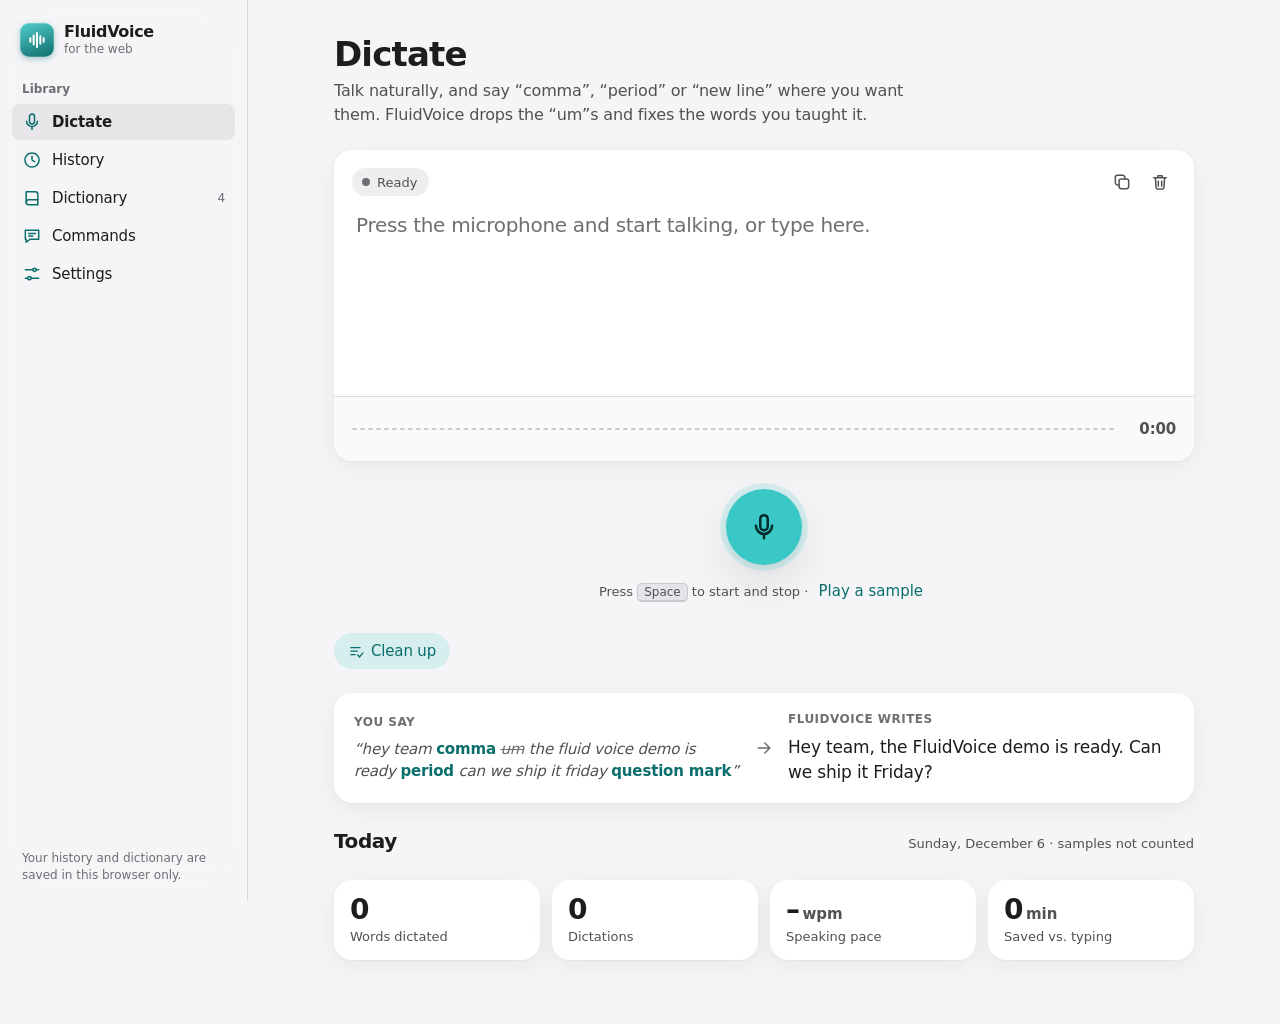
==== commit 75619414: "Fix issues found in pre-publish review of the web app - Filler removal only runs for English, so Por" ====
--- a/web/index.html
+++ b/web/index.html
@@ -7,6 +7,8 @@
 <meta name="description" content="Voice-to-text dictation in your browser, with spoken punctuation, filler-word removal and a custom dictionary.">
 <meta name="theme-color" content="#F5F5F7" media="(prefers-color-scheme: light)">
 <meta name="theme-color" content="#000000" media="(prefers-color-scheme: dark)">
+<link rel="apple-touch-icon" href="apple-touch-icon.png">
+<link rel="icon" type="image/png" sizes="180x180" href="apple-touch-icon.png">
 <link rel="icon" href="data:image/svg+xml,%3Csvg xmlns='http://www.w3.org/2000/svg' viewBox='0 0 64 64'%3E%3Crect width='64' height='64' rx='14' fill='%230A6E6C'/%3E%3Cpath d='M16 28v8M24 20v24M32 14v36M40 22v20M48 28v8' stroke='white' stroke-width='5' stroke-linecap='round'/%3E%3C/svg%3E">
 <style>
 /* Layout: a macOS-style window. Translucent sidebar on the left, one content column on the right.
@@ -24,7 +26,7 @@
   --chrome: rgba(246, 246, 248, 0.82);
   --red: #C00012;
   --red-fill: #FF3B30;
-  --orange: #A65400;
+  --orange: #944A00;
   --green: #1A7F37;
   --shadow: 0 1px 2px rgba(0, 0, 0, 0.04), 0 6px 24px rgba(0, 0, 0, 0.06);
   --shadow-lg: 0 2px 6px rgba(0, 0, 0, 0.06), 0 18px 48px rgba(0, 0, 0, 0.10);
@@ -36,6 +38,7 @@
   --on-accent: #032B2A;
   --accent-ink: var(--accent-ink-l);
   --accent-soft: color-mix(in srgb, var(--accent) 16%, transparent);
+  --seg-on: var(--surface);
 
   --font-text: -apple-system, BlinkMacSystemFont, "SF Pro Text", "Segoe UI Variable Text", "Segoe UI", system-ui, sans-serif;
   --font-display: -apple-system, BlinkMacSystemFont, "SF Pro Display", "Segoe UI Variable Display", "Segoe UI", system-ui, sans-serif;
@@ -76,6 +79,7 @@
     --shadow: 0 0 0 1px rgba(255, 255, 255, 0.05), 0 6px 24px rgba(0, 0, 0, 0.5);
     --shadow-lg: 0 0 0 1px rgba(255, 255, 255, 0.06), 0 18px 48px rgba(0, 0, 0, 0.6);
     --accent-ink: var(--accent-ink-d);
+    --seg-on: #636366;
     color-scheme: dark;
   }
 }
@@ -97,6 +101,7 @@
   --shadow: 0 0 0 1px rgba(255, 255, 255, 0.05), 0 6px 24px rgba(0, 0, 0, 0.5);
   --shadow-lg: 0 0 0 1px rgba(255, 255, 255, 0.06), 0 18px 48px rgba(0, 0, 0, 0.6);
   --accent-ink: var(--accent-ink-d);
+  --seg-on: #636366;
   color-scheme: dark;
 }
 
@@ -116,7 +121,7 @@
 [hidden] { display: none !important; }
 button, input, select, textarea { font: inherit; color: inherit; letter-spacing: inherit; }
 button { cursor: pointer; }
-:focus-visible { outline: 3px solid color-mix(in srgb, var(--accent-ink) 60%, transparent); outline-offset: 2px; border-radius: 6px; }
+:focus-visible { outline: 3px solid var(--accent-ink); outline-offset: 2px; border-radius: 6px; }
 .sr-only { position: absolute; width: 1px; height: 1px; padding: 0; margin: -1px; overflow: hidden; clip: rect(0 0 0 0); white-space: nowrap; border: 0; }
 .ic { width: 20px; height: 20px; flex: none; stroke: currentColor; fill: none; stroke-width: 1.8; stroke-linecap: round; stroke-linejoin: round; }
 .ic-sm { width: 16px; height: 16px; }
@@ -176,7 +181,7 @@
 .btn-tinted { background: var(--accent-soft); color: var(--accent-ink); }
 .btn-tinted:hover { background: color-mix(in srgb, var(--accent) 24%, transparent); }
 .btn-filled { background: var(--accent); color: var(--on-accent); font-weight: 600; }
-.btn-filled:hover { background: color-mix(in srgb, var(--accent) 88%, var(--fg) 12%); }
+.btn-filled:hover { background: color-mix(in srgb, var(--accent) 88%, white 12%); }
 .btn-danger { color: var(--red); }
 .btn-plain { background: transparent; color: var(--accent-ink); padding-inline: 8px; }
 .btn-plain:hover { background: var(--fill-2); }
@@ -209,6 +214,7 @@
 /* iOS-style switch */
 .switch { appearance: none; -webkit-appearance: none; position: relative; flex: none; width: 51px; height: 31px; margin: 0; border-radius: 999px; background: var(--fill); cursor: pointer; transition: background-color 0.2s ease; }
 .switch::after { content: ""; position: absolute; top: 2px; left: 2px; width: 27px; height: 27px; border-radius: 50%; background: #fff; box-shadow: 0 3px 8px rgba(0,0,0,0.15), 0 1px 1px rgba(0,0,0,0.16); transition: transform 0.22s cubic-bezier(.3,.7,.4,1); }
+.switch:not(:checked) { box-shadow: inset 0 0 0 1.5px var(--fg-3); }
 .switch:checked { background: var(--green); }
 .switch:checked::after { transform: translateX(20px); }
 .switch:focus-visible { outline-offset: 3px; border-radius: 999px; }
@@ -219,7 +225,7 @@
   min-height: 30px; padding: 4px 14px; border: 0; border-radius: 7px; background: transparent;
   font-size: var(--t-foot); font-weight: 500; color: var(--fg);
 }
-.segmented button[aria-pressed="true"] { background: var(--surface); box-shadow: 0 1px 3px rgba(0,0,0,0.12), 0 0 0 0.5px rgba(0,0,0,0.04); font-weight: 600; }
+.segmented button[aria-pressed="true"] { background: var(--seg-on); box-shadow: 0 1px 3px rgba(0,0,0,0.12), 0 0 0 0.5px rgba(0,0,0,0.04); font-weight: 600; }
 
 /* ---------- Dictate ---------- */
 .composer { padding: 0; overflow: hidden; }
@@ -232,6 +238,7 @@
   white-space: pre-wrap; overflow-wrap: anywhere;
 }
 .editor textarea:focus { outline: none; }
+.composer:has(#transcript:focus-visible) { box-shadow: var(--shadow), 0 0 0 3px var(--accent-ink); }
 .editor .live .interim { color: var(--fg-3); }
 .editor .live .caret { display: inline-block; width: 2px; height: 1.1em; margin-left: 2px; vertical-align: -0.15em; background: var(--accent-ink); border-radius: 1px; animation: blink 1s steps(1) infinite; }
 .editor .live .base { color: var(--fg-2); }
@@ -250,7 +257,7 @@
 .record-btn .ic { width: 30px; height: 30px; stroke-width: 2; }
 .record-btn:hover { transform: scale(1.04); }
 .record-btn:active { transform: scale(0.96); }
-.record-btn[aria-pressed="true"] { background: var(--red-fill); color: #fff; box-shadow: 0 0 0 calc(6px + var(--level, 0) * 14px) color-mix(in srgb, var(--red-fill) 22%, transparent), var(--shadow-lg); }
+.record-btn[data-active="true"] { background: var(--red-fill); color: #fff; box-shadow: 0 0 0 calc(6px + var(--level, 0) * 14px) color-mix(in srgb, var(--red-fill) 22%, transparent), var(--shadow-lg); }
 .record-btn:focus-visible { outline-offset: 10px; border-radius: 50%; }
 .record-hint { font-size: var(--t-foot); color: var(--fg-2); text-align: center; letter-spacing: 0; }
 kbd { font-family: var(--font-text); font-size: 0.92em; padding: 1px 6px; border-radius: 5px; background: var(--fill); border: 1px solid var(--sep); border-bottom-width: 2px; }
@@ -305,6 +312,8 @@
 .h-meta .when { font-weight: 600; color: var(--fg); }
 .h-text { grid-column: 1 / -1; margin: 0; font-size: var(--t-callout); white-space: pre-wrap; overflow-wrap: anywhere; display: -webkit-box; -webkit-line-clamp: 3; -webkit-box-orient: vertical; overflow: hidden; }
 .h-item.open .h-text { -webkit-line-clamp: unset; display: block; }
+.h-more { grid-column: 1 / -1; justify-self: start; min-height: 28px; margin: -4px 0 0 -8px; font-size: var(--t-foot); }
+.list-note { padding: 12px 18px; margin: 0; }
 .h-actions { display: flex; gap: 2px; grid-row: 1; grid-column: 2; margin: -6px -8px 0 0; }
 .tag { display: inline-flex; align-items: center; padding: 0 7px; border-radius: 5px; font-size: 0.6875rem; font-weight: 600; background: var(--accent-soft); color: var(--accent-ink); letter-spacing: 0.02em; text-transform: uppercase; }
 .empty { padding: 40px 24px; text-align: center; color: var(--fg-2); display: flex; flex-direction: column; align-items: center; gap: 8px; }
@@ -317,6 +326,7 @@
 .field { display: flex; flex-direction: column; gap: 6px; min-width: 0; }
 .field label { font-size: var(--t-foot); font-weight: 600; color: var(--fg-2); letter-spacing: 0; }
 .hint { font-size: var(--t-cap); color: var(--fg-3); letter-spacing: 0; }
+.hint.error { color: var(--red); }
 .d-item { display: grid; grid-template-columns: minmax(0, 1fr) auto minmax(0, 0.8fr) auto; gap: 12px; align-items: center; padding: 12px 10px 12px 18px; }
 .chips { display: flex; flex-wrap: wrap; gap: 6px; min-width: 0; }
 .chip { display: inline-flex; padding: 3px 10px; border-radius: 999px; background: var(--fill); font-size: var(--t-foot); color: var(--fg-2); letter-spacing: 0; overflow-wrap: anywhere; }
@@ -340,13 +350,14 @@
 .group-foot { margin: 0; padding: 0 18px; font-size: var(--t-foot); color: var(--fg-2); letter-spacing: 0; max-width: 70ch; }
 .row { display: flex; align-items: center; justify-content: space-between; gap: 16px; min-height: 52px; padding: 10px 18px; flex-wrap: wrap; }
 .row + .row { border-top: 1px solid var(--sep); }
+label.row { cursor: pointer; }
 .row-text { min-width: 0; flex: 1 1 220px; }
 .row-text label, .row-text .label { display: block; font-size: var(--t-callout); }
 .row-text .desc { display: block; font-size: var(--t-foot); color: var(--fg-2); letter-spacing: 0; }
 .row select { width: auto; min-width: 190px; }
 .swatches { display: flex; gap: 10px; flex-wrap: wrap; }
 .swatch { width: 30px; height: 30px; border-radius: 50%; border: 0; background: var(--sw); box-shadow: inset 0 0 0 1px rgba(0,0,0,0.08); position: relative; }
-.swatch[aria-checked="true"]::after { content: ""; position: absolute; inset: -5px; border-radius: 50%; border: 2px solid var(--sw); }
+.swatch[aria-checked="true"]::after { content: ""; position: absolute; inset: -5px; border-radius: 50%; border: 2px solid var(--fg); }
 .status-ok { color: var(--green); font-weight: 600; }
 .status-off { color: var(--fg-2); font-weight: 600; }
 .confirm { display: flex; gap: 8px; align-items: center; flex-wrap: wrap; font-size: var(--t-foot); color: var(--fg-2); }
@@ -363,11 +374,35 @@
 .toast .ic { width: 18px; height: 18px; }
 
 /* ---------- Phone: tab bar ---------- */
+/* iPhone in landscape: keep content clear of the notch / Dynamic Island */
+.app { grid-template-columns: calc(var(--sidebar-w) + env(safe-area-inset-left, 0px)) minmax(0, 1fr); }
+.sidebar { width: calc(var(--sidebar-w) + env(safe-area-inset-left, 0px)); padding-left: max(12px, env(safe-area-inset-left, 0px)); }
+.main { padding-right: max(clamp(16px, 4.5vw, 56px), env(safe-area-inset-right, 0px)); }
+
+/* Apple HIG: 44×44pt minimum hit target on every touch screen, phone or iPad.
+   16px text in fields stops iOS from zooming in when a field gets focus. */
+@media (pointer: coarse) {
+  .btn, .icon-btn, .nav-item { min-height: 44px; }
+  .icon-btn { width: 44px; height: 44px; }
+  .h-more { min-height: 44px; }
+  .record-hint .btn-plain { min-height: 44px !important; }
+  input[type="text"], input[type="search"], select, textarea { min-height: 44px; font-size: 16px; }
+  .editor textarea { font-size: 1.1875rem; }
+  .segmented button { min-height: 40px; padding-inline: 16px; }
+  .swatches { gap: 2px; }
+  .swatch { width: 44px; height: 44px; background: transparent; box-shadow: none; }
+  .swatch::before { content: ""; position: absolute; inset: 7px; border-radius: 50%; background: var(--sw); box-shadow: inset 0 0 0 1px rgba(0,0,0,0.08); }
+  .swatch[aria-checked="true"]::after { inset: 2px; }
+  .h-actions { margin: -10px -10px 0 0; }
+}
+
 @media (max-width: 760px) {
   .app { grid-template-columns: minmax(0, 1fr); }
+  .main { padding-left: max(16px, env(safe-area-inset-left, 0px)); padding-right: max(16px, env(safe-area-inset-right, 0px)); }
   .sidebar {
     position: fixed; top: auto; bottom: 0; left: 0; right: 0; width: auto; height: auto; z-index: 40;
-    flex-direction: row; gap: 0; padding: 6px 4px calc(6px + env(safe-area-inset-bottom, 0px));
+    flex-direction: row; gap: 0;
+    padding: 6px max(4px, env(safe-area-inset-right, 0px)) calc(6px + env(safe-area-inset-bottom, 0px)) max(4px, env(safe-area-inset-left, 0px));
     border-right: 0; border-top: 1px solid var(--sep);
   }
   .brand, .nav-label, .sidebar-foot { display: none; }
@@ -402,6 +437,14 @@
   .h-actions { margin: -10px -10px 0 0; }
   .view-head h1 { font-size: 1.875rem; }
 }
+@supports not (color: color-mix(in srgb, red, blue)) {
+  :root { --accent-soft: var(--accent-soft-fallback, rgba(58, 200, 198, 0.16)); }
+  .toast { background: var(--fg); }
+  .notice { background: var(--surface); border: 1px solid var(--orange); }
+  .pill[data-state="live"], .pill[data-state="warn"] { background: var(--fill); }
+  .btn:hover, .btn-tinted:hover, .btn-filled:hover { filter: brightness(0.95); }
+  .composer:has(#transcript:focus-visible) { box-shadow: var(--shadow), 0 0 0 3px var(--accent-ink); }
+}
 @media (hover: none) and (pointer: coarse) { .kbd-hint { display: none; } }
 @media (prefers-reduced-motion: reduce) {
   *, *::before, *::after { animation-duration: 0.001ms !important; animation-iteration-count: 1 !important; transition-duration: 0.001ms !important; }
@@ -424,6 +467,7 @@
   <symbol id="i-clean" viewBox="0 0 24 24"><path d="M4 6.5h13M4 11.5h9M4 16.5h6"/><path d="m13.5 17 2.8 2.8L21 14"/></symbol>
   <symbol id="i-play" viewBox="0 0 24 24"><path d="M8 5.5v13l10.5-6.5z" fill="currentColor" stroke="none"/></symbol>
   <symbol id="i-undo" viewBox="0 0 24 24"><path d="M9 14 4.5 9.5 9 5"/><path d="M4.5 9.5H14a5.5 5.5 0 0 1 0 11h-3"/></symbol>
+  <symbol id="i-redo" viewBox="0 0 24 24"><path d="M15 14l4.5-4.5L15 5"/><path d="M19.5 9.5H10a5.5 5.5 0 0 0 0 11h3"/></symbol>
   <symbol id="i-check" viewBox="0 0 24 24"><path d="m5 12.5 4.5 4.5L19 7.5"/></symbol>
   <symbol id="i-x" viewBox="0 0 24 24"><path d="M6.5 6.5l11 11M17.5 6.5l-11 11"/></symbol>
   <symbol id="i-plus" viewBox="0 0 24 24"><path d="M12 5v14M5 12h14"/></symbol>
@@ -453,18 +497,18 @@
     <div class="sidebar-foot">Your history and dictionary are saved in this browser only.</div>
   </aside>
 
-  <main class="main" id="main">
+  <main class="main" id="main" tabindex="-1">
 
     <!-- ===== Dictate ===== -->
     <section class="view" id="view-dictate" aria-labelledby="h-dictate">
       <header class="view-head">
         <div>
           <h1 id="h-dictate">Dictate</h1>
-          <p>Talk naturally. FluidVoice adds punctuation, drops the “um”s and fixes the words you taught it.</p>
+          <p>Talk naturally, and say “comma”, “period” or “new line” where you want them. FluidVoice drops the “um”s and fixes the words you taught it.</p>
         </div>
       </header>
 
-      <div class="notice" id="mic-notice" role="status" hidden>
+      <div class="notice" id="mic-notice" role="alert" hidden>
         <svg class="ic" aria-hidden="true"><use href="#i-alert"/></svg>
         <div>
           <strong id="mic-notice-title">Microphone isn’t available here</strong>
@@ -478,7 +522,7 @@
 
       <div class="card composer">
         <div class="composer-top">
-          <span class="pill" id="status" data-state="idle"><span class="dot" aria-hidden="true"></span><span id="status-text">Ready</span></span>
+          <span class="pill" id="status" data-state="idle" role="status"><span class="dot" aria-hidden="true"></span><span id="status-text">Ready</span></span>
           <div class="composer-tools">
             <button class="icon-btn" type="button" id="btn-undo" title="Undo last change" aria-label="Undo last change" hidden><svg class="ic" aria-hidden="true"><use href="#i-undo"/></svg></button>
             <button class="icon-btn" type="button" id="btn-copy" title="Copy text" aria-label="Copy text"><svg class="ic" aria-hidden="true"><use href="#i-copy"/></svg></button>
@@ -488,7 +532,7 @@
         <div class="editor">
           <label for="transcript" class="sr-only">Transcript</label>
           <textarea id="transcript" spellcheck="true" placeholder="Press the microphone and start talking, or type here."></textarea>
-          <div class="live" id="live" aria-live="polite" hidden></div>
+          <div class="live" id="live" hidden></div>
         </div>
         <div class="wave-row">
           <canvas class="wave" id="wave" aria-hidden="true"></canvas>
@@ -497,7 +541,7 @@
       </div>
 
       <div class="record-zone">
-        <button class="record-btn" id="record" type="button" aria-pressed="false" aria-label="Start dictation">
+        <button class="record-btn" id="record" type="button" data-active="false" aria-label="Start dictation">
           <svg class="ic" aria-hidden="true"><use href="#i-mic" id="record-icon"/></svg>
         </button>
         <div class="record-hint" id="record-hint"><span class="kbd-hint">Press <kbd>Space</kbd> to start and stop · </span><button class="btn-plain btn" type="button" data-action="sample" style="min-height:28px;padding:2px 6px">Play a sample</button></div>
@@ -544,7 +588,7 @@
       <header class="view-head">
         <div>
           <h1 id="h-history">History</h1>
-          <p>Every dictation you finish is kept here, in this browser, until you delete it.</p>
+          <p>Your newest 500 dictations are kept here, in this browser, until you delete them.</p>
         </div>
       </header>
       <div class="card chart-card">
@@ -594,7 +638,7 @@
       <header class="view-head">
         <div>
           <h1 id="h-cmd">Voice commands</h1>
-          <p>Say these words while you dictate and FluidVoice types the symbol instead. They are the same spoken commands the Mac app understands.</p>
+          <p>Say these words while you dictate and FluidVoice types the symbol instead. Punctuation and symbols follow the Mac app’s spoken punctuation rules.</p>
         </div>
       </header>
       <div class="card tester">
@@ -644,22 +688,22 @@
             <div class="row-text"><label for="set-lang">Language</label><span class="desc">The language you will speak.</span></div>
             <select id="set-lang"></select>
           </div>
-          <div class="row">
-            <div class="row-text"><label for="set-punct">Spoken punctuation</label><span class="desc">Turn “comma”, “period” and “new line” into symbols.</span></div>
-            <input type="checkbox" class="switch" role="switch" id="set-punct">
-          </div>
-          <div class="row">
-            <div class="row-text"><label for="set-fillers">Remove filler words</label><span class="desc">Drops um, uh, er, hmm and similar sounds.</span></div>
-            <input type="checkbox" class="switch" role="switch" id="set-fillers">
-          </div>
-          <div class="row">
-            <div class="row-text"><label for="set-caps">Capitalize sentences</label><span class="desc">Starts each sentence with a capital letter.</span></div>
-            <input type="checkbox" class="switch" role="switch" id="set-caps">
-          </div>
-          <div class="row">
-            <div class="row-text"><label for="set-copy">Copy when I stop</label><span class="desc">Puts the finished text on your clipboard.</span></div>
-            <input type="checkbox" class="switch" role="switch" id="set-copy">
-          </div>
+          <label class="row" for="set-punct">
+            <span class="row-text"><span class="label" id="set-punct-label">Spoken punctuation</span><span class="desc" id="set-punct-desc">Turn “comma”, “period” and “new line” into symbols.</span></span>
+            <input type="checkbox" class="switch" role="switch" id="set-punct" aria-labelledby="set-punct-label" aria-describedby="set-punct-desc">
+          </label>
+          <label class="row" for="set-fillers">
+            <span class="row-text"><span class="label" id="set-fillers-label">Remove filler words</span><span class="desc" id="fillers-desc">Drops um, uh, er, hmm and similar sounds.</span></span>
+            <input type="checkbox" class="switch" role="switch" id="set-fillers" aria-labelledby="set-fillers-label" aria-describedby="fillers-desc">
+          </label>
+          <label class="row" for="set-caps">
+            <span class="row-text"><span class="label" id="set-caps-label">Capitalize sentences</span><span class="desc" id="set-caps-desc">Starts each sentence with a capital letter.</span></span>
+            <input type="checkbox" class="switch" role="switch" id="set-caps" aria-labelledby="set-caps-label" aria-describedby="set-caps-desc">
+          </label>
+          <label class="row" for="set-copy">
+            <span class="row-text"><span class="label" id="set-copy-label">Copy when I stop</span><span class="desc" id="set-copy-desc">Puts the finished text on your clipboard.</span></span>
+            <input type="checkbox" class="switch" role="switch" id="set-copy" aria-labelledby="set-copy-label" aria-describedby="set-copy-desc">
+          </label>
         </div>
       </div>
 
@@ -685,17 +729,20 @@
             <span id="reset-dict-zone"><button class="btn" type="button" id="btn-reset-dict">Reset dictionary</button></span>
           </div>
         </div>
-        <p class="group-foot">Your browser turns speech into text. Chrome and Edge send the audio to Google’s speech service; Safari uses Apple’s. For fully on-device dictation, use the FluidVoice Mac app.</p>
+        <p class="group-foot">Your browser turns speech into text with an online speech service: Chrome sends the audio to Google, Edge to Microsoft and Safari to Apple. For fully on-device dictation, use the FluidVoice Mac app.</p>
       </div>
     </section>
   </main>
 </div>
 
+<div class="sr-only" id="sr-announce" aria-live="polite"></div>
 <div class="toast" id="toast" role="status" aria-live="polite"><svg class="ic" aria-hidden="true"><use href="#i-check"/></svg><span id="toast-text"></span></div>
 
 <script>
 (() => {
   "use strict";
+  // Note: no regex lookbehind anywhere in this script. Safari before 16.4 can't parse it, and one parse
+  // error would stop the whole app from working.
 
   /* ---------------- Storage (per browser; may be unavailable) ---------------- */
   const store = {
@@ -731,24 +778,40 @@
     { id: "s4", triggers: ["friday"], replacement: "Friday" }
   ];
 
-  const browserLang = (navigator.language || "en-US");
+  // Pick the closest supported language from the browser's preferences ("fr" -> "fr-FR").
+  function pickLang() {
+    const prefs = navigator.languages && navigator.languages.length ? navigator.languages : [navigator.language || "en-US"];
+    for (const tag of prefs) {
+      const t = String(tag).toLowerCase(), base = t.split("-")[0];
+      const m = LANGUAGES.find(([c]) => c.toLowerCase() === t) || LANGUAGES.find(([c]) => c.toLowerCase().startsWith(base + "-"));
+      if (m) return m[0];
+    }
+    return "en-US";
+  }
   const DEFAULTS = {
-    theme: "system", accent: "cyan",
-    lang: LANGUAGES.some(([c]) => c === browserLang) ? browserLang : "en-US",
+    theme: "system", accent: "cyan", lang: pickLang(),
     spokenPunctuation: true, removeFillers: true, autoCapitalize: true, autoCopy: false
   };
-  let settings = Object.assign({}, DEFAULTS, store.get("fv.settings", {}));
+  const storedSettings = store.get("fv.settings", {});
+  let settings = Object.assign({}, DEFAULTS, storedSettings && typeof storedSettings === "object" ? storedSettings : {});
+  if (!LANGUAGES.some(([c]) => c === settings.lang)) settings.lang = DEFAULTS.lang;
   let history = store.get("fv.history", []);
-  if (!Array.isArray(history)) history = [];
+  history = (Array.isArray(history) ? history : []).filter(h => h && typeof h.text === "string")
+    .map(h => ({ ...h, words: Number(h.words) || 0, ms: Number(h.ms) || 0, at: Number(h.at) || Date.now(), id: String(h.id || Math.random()) }));
   let dictionary = store.get("fv.dictionary", null);
-  if (!Array.isArray(dictionary)) dictionary = STARTER_DICTIONARY.map(e => ({ ...e }));
+  dictionary = Array.isArray(dictionary)
+    ? dictionary.filter(e => e && Array.isArray(e.triggers) && typeof e.replacement === "string")
+        .map(e => ({ ...e, triggers: e.triggers.filter(t => typeof t === "string" && t.trim()) })).filter(e => e.triggers.length)
+    : STARTER_DICTIONARY.map(e => ({ ...e, triggers: [...e.triggers] }));
 
   const saveSettings = () => store.set("fv.settings", settings);
   const saveHistory = () => store.set("fv.history", history);
   const saveDictionary = () => store.set("fv.dictionary", dictionary);
+  const isEnglish = () => settings.lang.toLowerCase().startsWith("en");
 
   /* ---------------- Text formatting (ported from the Mac app's rules) ---------------- */
-  const FILLERS = new Set(["um", "uh", "er", "ah", "eh", "umm", "uhh", "err", "ahh", "ehh", "hmm", "hm", "mm", "mmm", "erm", "urm"]);
+  // English filler sounds only: in other languages several of these are real words (Portuguese "um", German "er").
+  const FILLERS = new Set(["um", "uh", "er", "ah", "eh", "umm", "uhh", "err", "ahh", "ehh", "hmm", "hm", "mm", "mmm", "erm", "urm", "ugh"]);
   const TLDS = new Set(["ai", "app", "co", "com", "dev", "edu", "gov", "io", "me", "net", "org", "uk", "us", "html", "js", "json", "md", "py", "swift", "txt"]);
 
   // Spacing: R = sticks to the word before, L = sticks to the word after, N = no space either side,
@@ -761,7 +824,7 @@
       ["!", "R", ["exclamation mark", "exclamation point"]],
       [":", "R", ["colon"]],
       [";", "R", ["semicolon", "semi colon"]],
-      ["…", "R", ["ellipsis", "dot dot dot"]],
+      ["…", "R", ["ellipsis", "dot dot dot", "three dots"]],
       ["-", "N", ["hyphen"]],
       ["—", "S", ["em dash", "long dash"]],
       [".", "N", ["dot"], "between a name and .com, .io, .org…"]
@@ -769,8 +832,8 @@
     { title: "Symbols", rules: [
       ["@", "N", ["at sign"]],
       ["&", "S", ["ampersand"]],
-      ["#", "L", ["hashtag", "hash sign", "pound sign"]],
-      ["%", "R", ["percent sign"]],
+      ["#", "L", ["hashtag", "hash sign", "hash", "pound sign", "number sign"]],
+      ["%", "R", ["percent sign", "percent"]],
       ["*", "S", ["asterisk"]],
       ["/", "N", ["slash", "forward slash"]],
       ["\\", "N", ["backslash", "back slash"]],
@@ -780,7 +843,7 @@
     ]},
     { title: "Layout", rules: [
       ["\n", "B", ["new line", "next line"]],
-      ["\n\n", "B", ["new paragraph"]]
+      ["\n\n", "B", ["new paragraph", "next paragraph"]]
     ]},
     { title: "Brackets and quotes", rules: [
       ["(", "L", ["open parenthesis", "open paren", "left paren"]],
@@ -792,7 +855,6 @@
       ["“", "L", ["open quote", "begin quote"]],
       ["”", "R", ["close quote", "end quote", "unquote"]]
     ]}
-
   ];
   const RULES = new Map();
   let MAX_WORDS = 1;
@@ -805,7 +867,23 @@
   const norm = w => w.toLowerCase().replace(/^[^\p{L}\p{N}]+|[^\p{L}\p{N}]+$/gu, "");
 
   function removeFillers(text) {
-    return text.split(/[ \t]+/).filter(w => w && !FILLERS.has(norm(w))).join(" ");
+    if (!isEnglish()) return text;
+    const out = [];
+    for (const w of text.split(/[ \t]+/)) {
+      if (!w) continue;
+      const core = norm(w);
+      const isFiller = FILLERS.has(core)
+        && !/^\p{Lu}{2,}$/u.test(w.replace(/[^\p{L}]/gu, ""))                         // "ER" is an acronym
+        && !(/^m+$/.test(core) && out.length && /\d$/.test(out[out.length - 1]));      // "5 mm" is a unit
+      if (isFiller) {
+        // Keep sentence-ending punctuation that was attached to the filler ("agree, er?" -> "agree?").
+        const tail = (w.match(/[.!?…]+$/) || [""])[0];
+        if (tail && out.length) out[out.length - 1] = out[out.length - 1].replace(/[,;:]+$/, "") + tail;
+        continue;
+      }
+      out.push(w);
+    }
+    return out.join(" ");
   }
 
   function applySpokenPunctuation(text) {
@@ -829,7 +907,7 @@
       const glueBefore = tok.sp === "R" || tok.sp === "N" || tok.sp === "B";
       if (tok.sp === "B") out = out.replace(/[ \t]+$/, "");
       // The recognizer sometimes adds its own punctuation; don't double it ("Hi,," -> "Hi,").
-      if (tok.sp === "R" && out.endsWith(tok.t)) { glueNext = false; continue; }
+      if (tok.sp === "R" && /^[,.;:!?…]$/.test(tok.t) && out.endsWith(tok.t)) { glueNext = false; continue; }
       if (out && !glueBefore && !glueNext) out += " ";
       out += tok.t;
       glueNext = tok.sp === "L" || tok.sp === "N" || tok.sp === "B";
@@ -837,47 +915,88 @@
     return out;
   }
 
+  // Scripts written without spaces between words: dictionary entries match anywhere inside a sentence.
+  const NO_SPACE_SCRIPT = /[\p{Script=Han}\p{Script=Hiragana}\p{Script=Katakana}\p{Script=Thai}]/u;
   const escapeRe = s => s.replace(/[.*+?^${}()|[\]\\]/g, "\\$&");
+  const dictKey = (t, spaced) => spaced ? t.toLowerCase().replace(/\s+/g, " ") : t.toLowerCase().replace(/\s+/g, "");
   function applyDictionary(text) {
-    const pairs = [];
-    for (const e of dictionary) for (const t of e.triggers) if (t.trim()) pairs.push([t.trim(), e.replacement]);
-    pairs.sort((a, b) => b[0].length - a[0].length);
-    for (const [trigger, replacement] of pairs) {
-      const re = new RegExp("(?<![\\p{L}\\p{N}])" + escapeRe(trigger).replace(/\s+/g, "\\s+") + "(?![\\p{L}\\p{N}])", "giu");
-      text = text.replace(re, () => replacement);
+    // One pass over all entries, longest trigger first, so a newer entry can't be undone by an older one.
+    const spaced = new Map(), unspaced = new Map();
+    for (const e of dictionary) for (const raw of e.triggers) {
+      const t = raw.trim();
+      if (!t) continue;
+      const isNoSpace = NO_SPACE_SCRIPT.test(t);
+      const map = isNoSpace ? unspaced : spaced;
+      const key = dictKey(t, !isNoSpace);
+      if (!map.has(key)) map.set(key, { t, r: e.replacement });
+    }
+    const alt = (map, sep) => [...map.values()].sort((a, b) => b.t.length - a.t.length).map(x => escapeRe(x.t).replace(/\s+/g, sep)).join("|");
+    if (spaced.size) {
+      // Whole words only. Marks (\p{M}) count as letters so Hindi vowel signs don't split a word.
+      const re = new RegExp("(^|[^\\p{L}\\p{M}\\p{N}])(" + alt(spaced, "\\s+") + ")(?![\\p{L}\\p{M}\\p{N}])", "giu");
+      text = text.replace(re, (m, pre, word) => { const hit = spaced.get(dictKey(word, true)); return pre + (hit ? hit.r : word); });
+    }
+    if (unspaced.size) {
+      const re = new RegExp("(" + alt(unspaced, "\\s*") + ")", "giu");
+      text = text.replace(re, word => { const hit = unspaced.get(dictKey(word, false)); return hit ? hit.r : word; });
     }
     return text;
   }
 
-  function capitalize(text) {
-    let s = text.replace(/(^\s*|[.!?]\s+|\n\s*)(\p{Ll})/gu, (m, before, ch) => before + ch.toUpperCase());
-    if (settings.lang.startsWith("en")) s = s.replace(/(?<![\p{L}\p{N}'’])i(?=$|[\s,.;:!?'’])/gu, "I");
+  // Abbreviations like "e.g." and "Dr." don't end a sentence.
+  const ABBREV_END = /(?:^|\s)(?:\p{L}\.){1,3}$|(?:^|\s)(?:mr|mrs|ms|dr|st|vs|etc|approx)\.$/iu;
+  function capitalize(text, atStart = true) {
+    const up = ch => { try { return ch.toLocaleUpperCase(settings.lang); } catch { return ch.toUpperCase(); } };
+    // Words with a capital inside are left alone: iPhone, macOS, eBay.
+    const camel = (str, at) => /\p{Lu}/u.test((str.slice(at).match(/^[\p{L}\p{M}]+/u) || [""])[0]);
+    let s = text.replace(/([.!?]\s+|\n\s*)(\p{Ll})/gu, (m, before, ch, offset, str) =>
+      camel(str, offset + before.length) || (before[0] === "." && ABBREV_END.test(str.slice(0, offset + 1))) ? m : before + up(ch));
+    if (atStart) s = s.replace(/^(\s*)(\p{Ll})/u, (m, before, ch, offset, str) => camel(str, before.length) ? m : before + up(ch));
+    if (isEnglish()) s = s.replace(/(^|[^\p{L}\p{N}'’])i(?=$|[\s,;:!?'’]|\.(?!\p{L}))/gu, (m, pre) => pre + "I");
     return s;
   }
 
-  function formatTranscript(raw, opts = settings) {
+  // atStart = false when the text continues a sentence that is already on the page.
+  function formatTranscript(raw, opts = settings, atStart = true) {
     let s = raw.trim();
     if (!s) return "";
     if (opts.removeFillers) s = removeFillers(s);
     s = opts.spokenPunctuation ? applySpokenPunctuation(s) : s.replace(/\s+/g, " ");
     s = applyDictionary(s);
-    if (opts.autoCapitalize) s = capitalize(s);
-    return s.trim();
+    if (opts.autoCapitalize) s = capitalize(s, atStart);
+    return s.replace(/^[ \t]+|[ \t]+$/g, ""); // keep spoken line breaks at either end
   }
 
   // Local clean-up for text that is already written: fillers, spacing around punctuation, dictionary, capitals.
+  // Links, email addresses and file names are set aside first so their dots and colons stay intact.
+  const PROTECT = new RegExp(
+    "[\\w.+-]+@[\\w-]+(?:\\.[\\w-]+)+" +                                    // email
+    "|\\b[a-z][\\w+.-]*:\\/\\/\\S+" +                                         // https://…
+    "|\\b(?:[\\w-]+\\.)+(?:" + [...TLDS].join("|") + ")\\b(?:[/?#]\\S*)?",   // example.com/path, notes.txt
+    "gi");
   function cleanUp(text) {
-    const lines = text.split("\n").map(line => removeFillers(line)
-      .replace(/\s+([,.;:!?…])/g, "$1")                 // no space before punctuation
-      .replace(/([,;:!?…])(?=\p{L})/gu, "$1 ")           // one space after it
-      .replace(/(?<=\p{L}{2})\.(?=(\p{L}+))/gu, (m, next) => TLDS.has(next.toLowerCase()) ? "." : ". ") // "fine.new" -> "fine. new", keeps "google.com"
+    const kept = [];
+    const masked = text.replace(PROTECT, m => {
+      const trail = (m.match(/[.,;:!?)\]]+$/) || [""])[0];
+      kept.push(m.slice(0, m.length - trail.length));
+      return "\u0000" + (kept.length - 1) + "\u0000" + trail;
+    });
+    const lines = masked.split("\n").map(line => (settings.removeFillers ? removeFillers(line) : line)
+      .replace(/[ \t]+([,.;:!?…])/g, "$1")                    // no space before punctuation
+      .replace(/([,;:!?…])(?=\p{L})/gu, "$1 ")               // one space after it
+      .replace(/(\p{L}{2}|\u0000)\.(?=\p{L})/gu, "$1. ")    // "fine.new" -> "fine. new"
       .replace(/[ \t]{2,}/g, " ")
       .trim());
-    let s = applyDictionary(lines.join("\n").replace(/\n{3,}/g, "\n\n"));
-    return capitalize(s);
-  }
-
-  const countWords = s => (s.match(/[\p{L}\p{N}]+(?:['’-][\p{L}\p{N}]+)*/gu) || []).length;
+    const s = capitalize(applyDictionary(lines.join("\n").replace(/\n{3,}/g, "\n\n")));
+    return s.replace(/\u0000(\d+)\u0000/g, (m, i) => kept[Number(i)]);
+  }
+
+  // Chinese, Japanese and Thai don't put spaces between words; Intl.Segmenter knows where they begin.
+  // Everything else is counted by spaces, keeping "well-known" and Hindi words (with their vowel marks) whole.
+  const segmenter = (() => { try { return new Intl.Segmenter(undefined, { granularity: "word" }); } catch { return null; } })();
+  const countWords = s => segmenter && NO_SPACE_SCRIPT.test(s)
+    ? Array.from(segmenter.segment(s)).filter(x => x.isWordLike).length
+    : (s.match(/[\p{L}\p{M}\p{N}]+(?:['’-][\p{L}\p{M}\p{N}]+)*/gu) || []).length;
 
   /* ---------------- DOM helpers ---------------- */
   const $ = (sel, root = document) => root.querySelector(sel);
@@ -908,17 +1027,22 @@
     $("use", t).setAttribute("href", "#" + iconId);
     t.classList.add("show");
     clearTimeout(toastTimer);
-    toastTimer = setTimeout(() => t.classList.remove("show"), 2200);
-  }
-
-  async function copyText(text) {
+    toastTimer = setTimeout(() => t.classList.remove("show"), 2600);
+  }
+  const announce = text => { const n = $("#sr-announce"); n.textContent = ""; requestAnimationFrame(() => { n.textContent = text; }); };
+
+  // fromGesture = false when called after the person's click has ended (for example, when dictation stops by itself).
+  async function copyText(text, { fromGesture = true } = {}) {
     if (!text.trim()) { toast("Nothing to copy yet", "i-alert"); return false; }
     try { await navigator.clipboard.writeText(text); toast("Copied"); return true; }
     catch {
       const ta = $("#transcript");
-      if (ta.value === text) { ta.focus(); ta.select(); }
-      try { if (document.execCommand("copy")) { toast("Copied"); return true; } } catch { /* fall through */ }
-      toast("Press ⌘C or Ctrl+C to copy the selected text", "i-alert");
+      const canSelect = fromGesture && ta.value === text && !ta.hidden;
+      if (canSelect) {
+        ta.focus(); ta.select();
+        try { if (document.execCommand("copy")) { toast("Copied"); return true; } } catch { /* fall through */ }
+      }
+      toast(canSelect ? "Press ⌘C or Ctrl+C to copy the selected text" : "Couldn’t copy automatically. Press the Copy button.", "i-alert");
       return false;
     }
   }
@@ -930,6 +1054,8 @@
     if (settings.theme === "light" || settings.theme === "dark") { root.setAttribute("data-theme", settings.theme); themeSetByPage = true; }
     else if (themeSetByPage) { root.removeAttribute("data-theme"); themeSetByPage = false; }
     $$("[data-theme-opt]").forEach(b => b.setAttribute("aria-pressed", String(b.dataset.themeOpt === settings.theme)));
+    const forced = settings.theme === "light" ? "#F5F5F7" : settings.theme === "dark" ? "#000000" : null;
+    $$('meta[name="theme-color"]').forEach((m, i) => m.setAttribute("content", forced || (i === 0 ? "#F5F5F7" : "#000000")));
     requestAnimationFrame(drawWave);
   }
   function applyAccent() {
@@ -938,6 +1064,7 @@
     root.style.setProperty("--accent-ink-l", a.inkL);
     root.style.setProperty("--accent-ink-d", a.inkD);
     root.style.setProperty("--on-accent", a.on);
+    root.style.setProperty("--accent-soft-fallback", a.fill + "29");
     $$(".swatch").forEach(s => { const on = s.dataset.accent === settings.accent; s.setAttribute("aria-checked", String(on)); s.tabIndex = on ? 0 : -1; });
     requestAnimationFrame(drawWave);
   }
@@ -948,100 +1075,133 @@
     if (!VIEWS.includes(name)) name = "dictate";
     for (const v of VIEWS) $("#view-" + v).hidden = v !== name;
     $$(".nav-item").forEach(b => b.dataset.view === name ? b.setAttribute("aria-current", "page") : b.removeAttribute("aria-current"));
-    if (push) { try { history_replace(name); } catch { /* hash not available */ } }
+    if (push) { try { if (location.hash !== "#" + name) window.history.replaceState(null, "", "#" + name); } catch { /* hash not available */ } }
     if (name === "history") renderHistory();
     if (name === "dictate") requestAnimationFrame(() => { sizeWave(); autosize(); });
     window.scrollTo({ top: 0 });
   }
-  function history_replace(name) { if (location.hash !== "#" + name) window.history.replaceState(null, "", "#" + name); }
 
   /* ---------------- Dictation ---------------- */
   const SR = window.SpeechRecognition || window.webkitSpeechRecognition;
   const isFramed = (() => { try { return window.self !== window.top; } catch { return true; } })();
+  const isiOS = /iP(hone|ad|od)/.test(navigator.platform) || (navigator.platform === "MacIntel" && navigator.maxTouchPoints > 1);
+  const isIOSNonSafari = isiOS && /CriOS|EdgiOS|FxiOS|OPiOS/.test(navigator.userAgent);
+  const reduceMotion = window.matchMedia ? window.matchMedia("(prefers-reduced-motion: reduce)") : { matches: false };
   const ta = $("#transcript");
   const live = $("#live");
   const recordBtn = $("#record");
 
   const state = {
     mode: "idle",          // idle | live | sample
+    starting: false,       // waiting on the permission check before a live session
+    session: 0,            // increases with every recording, so late callbacks from an old one are ignored
     base: "", finalRaw: "", interim: "",
     startedAt: 0, elapsed: 0, timerId: 0,
-    rec: null, stopRequested: false, restarts: 0,
+    rec: null, stopRequested: false, restarts: 0, heard: false,
+    watchdog: 0, stopTimer: 0, pendingCopy: null,
     level: 0, levels: new Array(96).fill(0), meter: null,
     undo: null
   };
 
   function setStatus(kind, text) {
-    const p = $("#status");
-    p.dataset.state = kind;
+    $("#status").dataset.state = kind;
     $("#status-text").textContent = text;
   }
 
   const fmtTime = ms => { const s = Math.floor(ms / 1000); return Math.floor(s / 60) + ":" + String(s % 60).padStart(2, "0"); };
 
-  function joinText(base, addition) {
-    if (!addition) return base;
-    if (!base) return addition;
-    return base + (/\n$/.test(base) ? "" : " ") + addition;
-  }
+  // What goes between text already on the page and newly dictated text.
+  const separator = (base, addition) =>
+    !base || !addition || /\n$/.test(base) || /^[\n,.;:!?…)\]}”%]/.test(addition) ? "" : " ";
+  const joinText = (base, addition) => base + separator(base, addition) + addition;
+  const continuesSentence = base => !!base.trim() && !/[.!?…]["”')\]]*\s*$|\n\s*$/.test(base);
 
   function renderLive() {
-    const formatted = formatTranscript(state.finalRaw);
+    const formatted = formatTranscript(state.finalRaw, settings, !continuesSentence(state.base));
     live.replaceChildren();
-    if (state.base) live.append(el("span", { class: "base", text: state.base + (formatted || state.interim ? " " : "") }));
+    if (state.base) live.append(el("span", { class: "base", text: state.base + separator(state.base, formatted || state.interim) }));
     live.append(document.createTextNode(formatted));
     if (state.interim) live.append(el("span", { class: "interim", text: (formatted ? " " : "") + state.interim }));
     live.append(el("span", { class: "caret", "aria-hidden": "true" }));
-    if (!state.base && !formatted && !state.interim) live.prepend(el("span", { class: "interim", text: state.mode === "sample" ? "" : "Listening…" }));
-  }
+    if (!state.base && !formatted && !state.interim && state.mode === "live") live.prepend(el("span", { class: "interim", text: "Listening…" }));
+  }
+
+  function setEditingLocked(locked) {
+    ["#btn-clear", "#btn-cleanup", "#btn-undo", "#btn-copy"].forEach(s => { $(s).disabled = locked; });
+    $$("[data-rewrite]").forEach(b => { b.disabled = locked; });
+  }
+  function dropUndo() { state.undo = null; $("#btn-undo").hidden = true; }
 
   function enterRecordingUI(mode) {
     state.mode = mode;
-    state.base = ta.value.replace(/\s+$/, "");
+    const token = ++state.session;
+    state.base = ta.value.replace(/[ \t]+$/, "");
     state.finalRaw = ""; state.interim = "";
     state.startedAt = performance.now(); state.elapsed = 0;
     ta.hidden = true; live.hidden = false;
-    recordBtn.setAttribute("aria-pressed", "true");
+    recordBtn.dataset.active = "true";
     recordBtn.setAttribute("aria-label", mode === "sample" ? "Stop sample" : "Stop dictation");
     $("#record-icon").setAttribute("href", "#i-stop");
     setStatus(mode === "sample" ? "sample" : "live", mode === "sample" ? "Playing sample" : "Listening");
     $("#howto").hidden = true;
+    setEditingLocked(true);
     clearInterval(state.timerId);
     state.timerId = setInterval(() => {
       state.elapsed = performance.now() - state.startedAt;
       $("#timer").textContent = fmtTime(state.elapsed);
     }, 250);
     renderLive();
-    startLevels(mode);
+    startLevels(mode, token);
+  }
+
+  function releaseRecognizer() {
+    const r = state.rec;
+    state.rec = null;
+    if (!r) return;
+    r.onresult = r.onerror = r.onend = r.onaudiostart = r.onstart = null;
+    try { r.abort(); } catch { /* already stopped */ }
   }
 
   function finishRecording({ sample = false } = {}) {
     if (state.mode === "idle") return;
     clearInterval(state.timerId);
-    stopLevels();
+    clearTimeout(state.watchdog);
+    clearTimeout(state.stopTimer);
+    clearTimeout(samplePlayer.timer);
+    releaseRecognizer();
     const elapsed = performance.now() - state.startedAt;
     const raw = (state.finalRaw + " " + state.interim).trim();
-    const formatted = formatTranscript(raw);
+    const formatted = formatTranscript(raw, settings, !continuesSentence(state.base));
     state.mode = "idle";
+    stopLevels();
     ta.value = joinText(state.base, formatted);
     live.hidden = true; ta.hidden = false;
-    recordBtn.setAttribute("aria-pressed", "false");
+    recordBtn.dataset.active = "false";
     recordBtn.setAttribute("aria-label", "Start dictation");
     $("#record-icon").setAttribute("href", "#i-mic");
+    setEditingLocked(false);
     if ($("#mic-notice").hidden) setStatus("idle", "Ready"); else setStatus("warn", "Microphone unavailable");
-    clearTimeout(state.watchdog);
     $("#timer").textContent = fmtTime(elapsed);
     autosize();
     updateHowto();
     const words = countWords(formatted);
+    if (words > 0) dropUndo(); // the text changed, so an older snapshot would throw this dictation away
+    const pending = state.pendingCopy;
+    state.pendingCopy = null;
+    if (pending) {
+      if (words === 0) pending.cancel();
+      else if (pending.failed) copyText(ta.value, { fromGesture: false });
+      else pending.resolve(new Blob([ta.value], { type: "text/plain" }));
+    }
     if (words > 0) {
       history.unshift({ id: Date.now().toString(36), text: formatted, raw, words, ms: Math.round(elapsed), at: Date.now(), sample });
       if (history.length > 500) history.length = 500;
       saveHistory();
       renderStats();
       renderNavCounts();
-      if (settings.autoCopy && !sample) copyText(formatted);
-      else toast(sample ? "Sample finished. Try Clean up or Write Mode." : `Saved ${words} ${words === 1 ? "word" : "words"} to History`);
+      if (!$("#view-history").hidden) renderHistory();
+      if (!pending && settings.autoCopy && !sample) copyText(ta.value, { fromGesture: false });
+      else if (!pending) toast(sample ? (sampleFn ? "Sample finished. Try Clean up or Write Mode." : "Sample finished. Try Clean up.") : `Saved ${words} ${words === 1 ? "word" : "words"} to History`);
     }
   }
 
@@ -1053,43 +1213,50 @@
   }
 
   function micHelpText() {
-    if (isFramed) return "This preview can’t use your microphone. Open the FluidVoice web app file directly in Chrome, Edge or Safari to dictate. Everything else works here, so you can play a sample or type to try the formatting.";
+    if (isFramed) return "This preview can’t use your microphone. Open the FluidVoice web app in its own browser tab to dictate. Everything else works here, so you can play a sample or type to try the formatting.";
+    if (isIOSNonSafari) return "On iPhone and iPad, dictation works in Safari. Open this page in Safari to dictate. You can still type or play a sample here.";
     return "Your browser can’t turn speech into text. Use Chrome, Edge or Safari to dictate. You can still type or play a sample to see how formatting works.";
   }
 
-  async function micBlockedUpFront() {
+  // "granted", "prompt", "denied" or "unknown" (Safari and Firefox may not answer the question).
+  async function micPermission() {
     try {
       // Frames that aren't allowed the microphone (like an embedded preview) fail silently in some browsers.
-      if (document.featurePolicy && !document.featurePolicy.allowsFeature("microphone")) return true;
-      if (navigator.permissions && navigator.permissions.query) {
-        const p = await navigator.permissions.query({ name: "microphone" });
-        if (p.state === "denied") return true;
-      }
+      if (document.featurePolicy && !document.featurePolicy.allowsFeature("microphone")) return "denied";
+      if (navigator.permissions && navigator.permissions.query) return (await navigator.permissions.query({ name: "microphone" })).state;
     } catch { /* permission API not available: let the recognizer decide */ }
-    return false;
+    return "unknown";
   }
 
   async function startDictation() {
-    if (state.mode !== "idle") return;
+    if (state.mode !== "idle" || state.starting || aiController) return;
     if (!SR) { showMicNotice("Dictation isn’t supported in this browser", micHelpText()); return; }
-    if (await micBlockedUpFront()) {
+    state.starting = true;
+    let perm;
+    try { perm = await micPermission(); } finally { state.starting = false; }
+    if (state.mode !== "idle" || aiController) return;
+    if (perm === "denied") {
       showMicNotice("Microphone access is blocked", isFramed ? micHelpText() : "Allow microphone access for this page in your browser’s address bar, then press the microphone again.");
       return;
     }
     $("#mic-notice").hidden = true;
+    clearTimeout(state.stopTimer);
     state.stopRequested = false; state.restarts = 0; state.heard = false;
     enterRecordingUI("live");
+    if (perm !== "granted") setStatus("live", "Waiting for microphone permission…");
     startRecognizer();
     // If the browser never starts capturing audio, say so instead of showing "Listening" forever.
+    // A first-time visitor may need a while to answer the permission prompt, so wait longer then.
     clearTimeout(state.watchdog);
+    const session = state.session;
     state.watchdog = setTimeout(() => {
-      if (state.mode === "live" && !state.heard) {
+      if (state.mode === "live" && state.session === session && !state.heard) {
         state.stopRequested = true;
-        try { state.rec && state.rec.abort(); } catch { /* already stopped */ }
         finishRecording();
-        showMicNotice("Dictation didn’t start", "Your browser didn’t start listening. Check that a microphone is connected and allowed for this page, then try again. Chrome, Edge and Safari work best.");
+        showMicNotice("Dictation didn’t start", isIOSNonSafari ? micHelpText()
+          : "Your browser didn’t start listening. Check that a microphone is connected and allowed for this page, then try again.");
       }
-    }, 6000);
+    }, perm === "granted" ? 6000 : 30000);
   }
 
   function startRecognizer() {
@@ -1099,38 +1266,53 @@
     rec.continuous = true;
     rec.interimResults = true;
     rec.maxAlternatives = 1;
-    rec.onaudiostart = () => { state.heard = true; };
+    rec.onaudiostart = () => {
+      if (rec !== state.rec) return;
+      state.heard = true;
+      setStatus("live", "Listening");
+    };
     rec.onresult = e => {
+      if (rec !== state.rec) return;
       state.heard = true;
-      let interim = "";
+      state.restarts = 0;
+      let interim = "", newFinal = "";
       for (let i = e.resultIndex; i < e.results.length; i++) {
         const r = e.results[i];
-        if (r.isFinal) state.finalRaw += " " + r[0].transcript;
+        if (r.isFinal) { state.finalRaw += " " + r[0].transcript; newFinal += " " + r[0].transcript; }
         else interim += r[0].transcript;
       }
       state.interim = interim.trim();
       state.level = Math.max(state.level, 0.55);
+      if (newFinal.trim()) announce(newFinal.trim());
       renderLive();
     };
     rec.onerror = e => {
+      if (rec !== state.rec) return;
       if (e.error === "no-speech" || e.error === "aborted") return;
       state.stopRequested = true;
       const messages = {
         "not-allowed": ["Microphone access is blocked", isFramed ? micHelpText() : "Allow microphone access for this page in your browser’s address bar, then press the microphone again."],
-        "service-not-allowed": ["Speech recognition is turned off", isFramed ? micHelpText() : "Your browser or system has speech recognition turned off. In Safari, turn on Siri and Dictation in System Settings, then try again."],
+        "service-not-allowed": ["Speech recognition is turned off", isFramed || isIOSNonSafari ? micHelpText()
+          : isiOS ? "Turn on Dictation in Settings › General › Keyboard, then try again."
+          : "Your browser or system has speech recognition turned off. In Safari, turn on Dictation in System Settings › Keyboard, then try again."],
         "audio-capture": ["No microphone found", "Connect a microphone, or check that another app isn’t using it, then try again."],
-        "network": ["Can’t reach the speech service", "Your browser needs an internet connection to turn speech into text. Check your connection and try again."],
+        "network": ["Can’t reach the speech service", "Your browser needs an internet connection to turn speech into text. If your connection is fine, your browser may not include a speech service (Brave and Opera don’t). Use Chrome, Edge or Safari."],
         "language-not-supported": ["This language isn’t supported", "Pick a different language in Settings and try again."]
       };
       const [title, body] = messages[e.error] || ["Dictation stopped", "Something interrupted speech recognition (" + e.error + "). Press the microphone to try again."];
       showMicNotice(title, body);
     };
     rec.onend = () => {
+      if (rec !== state.rec) return;
       // Chrome ends a session after a pause. Keep listening until the person presses stop.
-      if (state.mode === "live" && !state.stopRequested && state.restarts < 50) {
-        state.restarts++;
-        if (state.interim) { state.finalRaw += " " + state.interim; state.interim = ""; }
-        try { rec.start(); return; } catch { /* fall through to finish */ }
+      if (state.mode === "live" && !state.stopRequested) {
+        if (state.restarts < 50) {
+          state.restarts++;
+          if (state.interim) { state.finalRaw += " " + state.interim; state.interim = ""; }
+          try { rec.start(); return; } catch { /* fall through to finish */ }
+        } else {
+          showMicNotice("Dictation paused", "FluidVoice stopped listening after a long silence. Press the microphone to keep going.");
+        }
       }
       if (state.mode === "live") finishRecording();
     };
@@ -1138,32 +1320,56 @@
     catch { showMicNotice("Dictation couldn’t start", micHelpText()); finishRecording(); }
   }
 
+  // Called from a click or key press, so the clipboard write can start while the gesture still counts (Safari needs this).
+  function armAutoCopy() {
+    if (!settings.autoCopy || state.pendingCopy || !window.ClipboardItem || !navigator.clipboard || !navigator.clipboard.write) return;
+    let resolve, reject;
+    const blob = new Promise((res, rej) => { resolve = res; reject = rej; });
+    blob.catch(() => {});
+    const pending = { resolve, failed: false, cancelled: false, cancel: () => { pending.cancelled = true; reject(new Error("empty")); } };
+    state.pendingCopy = pending;
+    const fallBack = () => {
+      if (pending.cancelled) return;
+      // This browser refused the early write. Try the plain way once the text is final.
+      if (state.pendingCopy === pending) pending.failed = true;
+      else copyText(ta.value, { fromGesture: false });
+    };
+    try {
+      navigator.clipboard.write([new ClipboardItem({ "text/plain": blob })])
+        .then(() => { if (!pending.cancelled) toast("Saved to History and copied"); }, fallBack);
+    } catch { state.pendingCopy = null; }
+  }
+
   function stopDictation() {
     if (state.mode === "live") {
+      armAutoCopy();
       state.stopRequested = true;
-      try { state.rec && state.rec.stop(); } catch { finishRecording(); }
-      setTimeout(() => { if (state.mode === "live") finishRecording(); }, 1500);
+      const rec = state.rec;
+      try { rec && rec.stop(); } catch { finishRecording(); return; }
+      clearTimeout(state.stopTimer);
+      const session = state.session;
+      state.stopTimer = setTimeout(() => { if (state.mode === "live" && state.session === session) finishRecording(); }, 1500);
     } else if (state.mode === "sample") {
-      clearTimeout(sample.timer);
       finishRecording({ sample: true });
     }
   }
 
   /* Sample dictation: plays a recorded-style transcript through the same pipeline. */
   const SAMPLE_SCRIPT = "hey team comma um I just tried the fluid voice web app period it turns what I say into clean text uh almost instantly exclamation mark new paragraph can you send the notes to my g mail before friday question mark";
-  const sample = { timer: 0 };
+  const samplePlayer = { timer: 0 };
   function playSample() {
-    if (state.mode !== "idle") return;
+    if (state.mode !== "idle" || state.starting || aiController) return;
     $("#mic-notice").hidden = true;
     showView("dictate");
     enterRecordingUI("sample");
+    const session = state.session;
     const words = SAMPLE_SCRIPT.split(" ");
     let i = 0, chunk = [];
     const step = () => {
-      if (state.mode !== "sample") return;
+      if (state.mode !== "sample" || state.session !== session) return;
       if (i >= words.length) {
         state.finalRaw += " " + chunk.join(" "); state.interim = ""; renderLive();
-        sample.timer = setTimeout(() => finishRecording({ sample: true }), 500);
+        samplePlayer.timer = setTimeout(() => { if (state.session === session) finishRecording({ sample: true }); }, 500);
         return;
       }
       chunk.push(words[i++]);
@@ -1173,14 +1379,14 @@
         state.finalRaw += " " + chunk.join(" "); chunk = []; state.interim = "";
       }
       renderLive();
-      sample.timer = setTimeout(step, 150 + Math.random() * 170);
+      samplePlayer.timer = setTimeout(step, 150 + Math.random() * 170);
     };
-    sample.timer = setTimeout(step, 350);
+    samplePlayer.timer = setTimeout(step, 350);
   }
 
   /* ---------------- Audio level waveform ---------------- */
   const wave = $("#wave");
-  let waveCtx = wave.getContext("2d");
+  const waveCtx = wave.getContext("2d");
   let waveRaf = 0, waveDpr = 1;
   function sizeWave() {
     const r = wave.getBoundingClientRect();
@@ -1214,25 +1420,26 @@
     c.moveTo(x + r, y); c.arcTo(x + w, y, x + w, y + h, r); c.arcTo(x + w, y + h, x, y + h, r);
     c.arcTo(x, y + h, x, y, r); c.arcTo(x, y, x + w, y, r); c.closePath(); c.fill();
   }
-  const isiOS = /iP(hone|ad|od)/.test(navigator.platform) || (navigator.platform === "MacIntel" && navigator.maxTouchPoints > 1);
-  async function startLevels(mode) {
+  async function startLevels(mode, token) {
     state.levels.fill(0);
     let analyser = null, data = null;
     if (mode === "live" && !isiOS && navigator.mediaDevices && navigator.mediaDevices.getUserMedia) {
       try {
         const stream = await navigator.mediaDevices.getUserMedia({ audio: { echoCancellation: true, noiseSuppression: true } });
-        if (state.mode !== "live") { stream.getTracks().forEach(t => t.stop()); return; }
+        // The person may have stopped, or started a new recording, while the browser was asking for the mic.
+        if (state.mode !== "live" || token !== state.session) { stream.getTracks().forEach(t => t.stop()); return; }
         const ctx = new (window.AudioContext || window.webkitAudioContext)();
         const src = ctx.createMediaStreamSource(stream);
         analyser = ctx.createAnalyser(); analyser.fftSize = 1024;
         src.connect(analyser);
         data = new Uint8Array(analyser.fftSize);
-        state.meter = { stream, ctx };
+        state.meter = { stream, ctx, token };
       } catch { analyser = null; }
     }
+    if (state.mode === "idle" || token !== state.session) return;
     let last = 0;
     const tick = t => {
-      if (state.mode === "idle") return;
+      if (state.mode === "idle" || token !== state.session) return;
       if (analyser) {
         analyser.getByteTimeDomainData(data);
         let sum = 0;
@@ -1244,7 +1451,7 @@
         state.levels.push(state.level);
         state.levels.shift();
         if (!analyser) state.level *= 0.72;
-        recordBtn.style.setProperty("--level", state.level.toFixed(3));
+        if (!reduceMotion.matches) recordBtn.style.setProperty("--level", state.level.toFixed(3));
         drawWave();
       }
       waveRaf = requestAnimationFrame(tick);
@@ -1269,10 +1476,16 @@
     ta.style.height = "auto";
     ta.style.height = Math.max(ta.scrollHeight, 0) + "px";
   }
+  function setUndoButton(redo) {
+    const b = $("#btn-undo"), label = redo ? "Redo" : "Undo last change";
+    b.title = label; b.setAttribute("aria-label", label);
+    $("use", b).setAttribute("href", redo ? "#i-redo" : "#i-undo");
+  }
   function setEditorText(text, undoLabel) {
-    state.undo = { text: ta.value, label: undoLabel };
+    state.undo = { text: ta.value, label: undoLabel, redo: false };
     ta.value = text;
     $("#btn-undo").hidden = false;
+    setUndoButton(false);
     autosize(); updateHowto();
   }
   function updateHowto() { $("#howto").hidden = ta.value.trim().length > 0 || state.mode !== "idle"; }
@@ -1301,10 +1514,11 @@
   async function rewrite(kind) {
     const text = ta.value.trim();
     if (!text) { toast("Dictate or type something first", "i-alert"); return; }
-    if (!sampleFn || aiController) return;
+    if (!sampleFn || aiController || state.mode !== "idle" || state.starting) return;
     const before = ta.value;
     const buttons = $$("[data-rewrite]");
-    buttons.forEach(b => b.disabled = true);
+    buttons.forEach(b => { b.disabled = true; });
+    ta.readOnly = true;
     $("#btn-ai-stop").hidden = false;
     setStatus("sample", "Thinking…");
     aiController = new AbortController();
@@ -1321,21 +1535,20 @@
       setEditorText(out.trim(), "Write Mode");
       toast("Rewritten. Use Undo to go back.", "i-sparkles");
     } catch (e) {
-      const keep = e && e.text;
       ta.value = before; autosize();
-      const msg = {
+      const stopped = (e && e.code === "aborted") || (e && e.name === "AbortError");
+      const msg = stopped ? "Stopped. Your text is unchanged." : ({
         not_granted: "Claude wasn’t allowed for this page, so Write Mode is off for now.",
-        rate_limited: "Claude is busy. Wait a moment and try again.",
-        aborted: "Stopped. Your text is unchanged."
-      }[e && e.code] || (e && e.name === "AbortError" ? "Stopped. Your text is unchanged." : "Write Mode couldn’t finish. Your text is unchanged.");
-      if (keep && e.code !== "aborted") { /* keep the original text: a partial rewrite is not useful here */ }
+        rate_limited: "Claude is busy. Wait a moment and try again."
+      }[e && e.code] || "Write Mode couldn’t finish. Your text is unchanged.");
       if (e && e.code === "not_granted") $("#ai-group").hidden = true;
       toast(msg, "i-alert");
     } finally {
       aiController = null;
-      buttons.forEach(b => b.disabled = false);
+      ta.readOnly = false;
+      buttons.forEach(b => { b.disabled = false; });
       $("#btn-ai-stop").hidden = true;
-      setStatus("idle", "Ready");
+      if (state.mode === "idle") setStatus("idle", "Ready");
     }
   }
 
@@ -1354,13 +1567,12 @@
     $("#st-saved").textContent = saved < 10 ? saved.toFixed(1).replace(/\.0$/, "") : Math.round(saved).toLocaleString();
     $("#today-sub").textContent = new Date().toLocaleDateString(undefined, { weekday: "long", month: "long", day: "numeric" }) + " · samples not counted";
     $("#data-desc").textContent = history.length
-      ? `${history.length.toLocaleString()} ${history.length === 1 ? "dictation" : "dictations"} saved in this browser.`
+      ? `${history.length.toLocaleString()} ${history.length === 1 ? "dictation" : "dictations"} saved in this browser. The newest 500 are kept.`
       : "Nothing saved yet.";
   }
   function renderNavCounts() {
     $("#nav-history-count").textContent = history.length ? history.length : "";
-    const n = dictionary.length;
-    $("#nav-dict-count").textContent = n ? n : "";
+    $("#nav-dict-count").textContent = dictionary.length ? dictionary.length : "";
   }
 
   function relTime(ts) {
@@ -1382,12 +1594,19 @@
     }
     for (const h of history) { if (h.sample) continue; const day = days.find(x => x.key === dayKey(h.at)); if (day) day.words += h.words; }
     const total = days.reduce((a, d) => a + d.words, 0);
-    $("#week-total").textContent = total ? `${total.toLocaleString()} words in the last 7 days` : "No dictations in the last 7 days";
+    $("#week-total").textContent = total ? `${total.toLocaleString()} words in the last 7 days`
+      : history.some(h => h.sample) ? "No dictations yet. Samples aren’t counted." : "No dictations in the last 7 days";
+    // Draw in real pixels so the 12px labels stay 12px on a phone.
+    const W = Math.max(280, Math.round(svg.getBoundingClientRect().width) || 700);
+    svg.setAttribute("viewBox", `0 0 ${W} 170`);
+    svg.setAttribute("aria-label", "Words per day. " + days.map((d, i) =>
+      (i === 6 ? "Today" : d.d.toLocaleDateString(undefined, { weekday: "long" })) + ": " + d.words.toLocaleString()).join(", ") + ".");
     const max = Math.max(...days.map(d => d.words));
     const niceMax = max <= 0 ? 100 : (() => { const p = Math.pow(10, Math.floor(Math.log10(max))); return Math.ceil(max / p) * p; })();
-    const W = 700, top = 22, bottom = 140, left = 8, right = 8;
+    const top = 22, bottom = 140, left = 4, right = 4;
     const ns = "http://www.w3.org/2000/svg";
     const g = document.createElementNS(ns, "g");
+    g.setAttribute("aria-hidden", "true");
     const mk = (tag, attrs, text) => { const n = document.createElementNS(ns, tag); for (const k in attrs) n.setAttribute(k, attrs[k]); if (text != null) n.textContent = text; g.append(n); return n; };
     for (const f of [0, 0.5, 1]) {
       const y = bottom - f * (bottom - top);
@@ -1422,9 +1641,17 @@
       ));
       return;
     }
-    for (const h of items.slice(0, 200)) {
+    const shown = items.slice(0, 200);
+    for (const h of shown) {
       const wpm = h.ms > 3000 ? Math.round(h.words / (h.ms / 60000)) : null;
-      const item = el("article", { class: "h-item" },
+      const text = el("p", { class: "h-text", text: h.text });
+      const item = el("article", { class: "h-item" });
+      const more = el("button", { class: "btn btn-plain h-more", type: "button", "aria-expanded": "false", hidden: true, onclick: () => {
+        const open = item.classList.toggle("open");
+        more.setAttribute("aria-expanded", String(open));
+        more.textContent = open ? "Show less" : "Show more";
+      } }, "Show more");
+      item.append(
         el("div", { class: "h-meta" },
           el("span", { class: "when", text: relTime(h.at) }),
           el("span", { text: `${h.words} ${h.words === 1 ? "word" : "words"}` }),
@@ -1434,21 +1661,33 @@
         ),
         el("div", { class: "h-actions" },
           el("button", { class: "icon-btn", type: "button", title: "Copy", "aria-label": "Copy dictation", onclick: () => copyText(h.text) }, icon("i-copy")),
-          el("button", { class: "icon-btn", type: "button", title: "Edit in Dictate", "aria-label": "Open dictation in Dictate", onclick: () => { setEditorText(h.text, "History"); showView("dictate"); ta.focus(); } }, icon("i-pencil")),
+          el("button", { class: "icon-btn", type: "button", title: "Edit in Dictate", "aria-label": "Open dictation in Dictate", onclick: () => {
+            if (state.mode !== "idle") { toast("Stop dictating first", "i-alert"); return; }
+            setEditorText(h.text, "History"); showView("dictate"); ta.focus();
+          } }, icon("i-pencil")),
           el("button", { class: "icon-btn", type: "button", title: "Delete", "aria-label": "Delete dictation", onclick: () => {
+            const idx = shown.indexOf(h);
             history = history.filter(x => x.id !== h.id); saveHistory(); renderHistory(); renderStats(); renderNavCounts(); toast("Deleted", "i-trash");
+            const dels = $$('#h-list [aria-label="Delete dictation"]');
+            (dels[Math.min(idx, dels.length - 1)] || $("#h-list .btn") || $("#h-search")).focus();
           } }, icon("i-trash"))
         ),
-        el("p", { class: "h-text", text: h.text, title: "Click to expand", onclick: e => e.currentTarget.parentElement.classList.toggle("open") })
+        text, more
       );
       list.append(item);
-    }
+      requestAnimationFrame(() => { more.hidden = text.scrollHeight <= text.clientHeight + 1; });
+    }
+    if (items.length > shown.length) list.append(el("p", { class: "hint list-note", text: `Showing the newest ${shown.length} of ${items.length}. Search to find older ones.` }));
   }
 
   // Inline confirmation (the page can't use confirm()).
   function confirmInline(zone, question, confirmLabel, onConfirm) {
     const original = Array.from(zone.childNodes);
-    const restore = () => { zone.replaceChildren(...original); original[0] && original[0].focus && original[0].focus(); };
+    const restore = () => {
+      zone.replaceChildren(...original);
+      const t = original.find(n => n.focus);
+      if (t && t.offsetParent !== null) t.focus(); else ($("#h-list .btn") || $("#main")).focus();
+    };
     const yes = el("button", { class: "btn btn-danger", type: "button", onclick: () => { onConfirm(); restore(); } }, confirmLabel);
     zone.replaceChildren(el("span", { class: "confirm" }, el("span", { text: question }), yes, el("button", { class: "btn", type: "button", onclick: restore }, "Cancel")));
     yes.focus();
@@ -1469,11 +1708,13 @@
         el("span", { class: "to", text: e.replacement }),
         el("button", { class: "icon-btn", type: "button", title: "Remove", "aria-label": `Remove ${e.replacement}`, onclick: () => {
           dictionary = dictionary.filter(x => x.id !== e.id); saveDictionary(); renderDictionary(); toast(`Removed ${e.replacement}`, "i-trash");
+          ($("#d-list .icon-btn") || $("#d-triggers")).focus();
         } }, icon("i-trash"))
       ));
     }
     renderNavCounts();
     updateHowtoExample();
+    renderTester();
   }
 
   /* ---------------- Commands reference ---------------- */
@@ -1493,7 +1734,15 @@
   }
   function renderTester() { $("#tester-out").textContent = formatTranscript($("#tester-in").value) || " "; }
   function updateHowtoExample() {
+    const english = settings.lang;
+    settings.lang = "en-US"; // the example sentence is English
     $("#howto-out").textContent = formatTranscript("hey team comma um the fluid voice demo is ready period can we ship it friday question mark", { ...settings, spokenPunctuation: true, removeFillers: true, autoCapitalize: true });
+    settings.lang = english;
+  }
+  function updateFillerHint() {
+    $("#fillers-desc").textContent = isEnglish()
+      ? "Drops um, uh, er, hmm and similar sounds."
+      : "Works for English only, so it’s off while you dictate in " + ($("#set-lang").selectedOptions[0] || {}).textContent + ".";
   }
 
   /* ---------------- Settings ---------------- */
@@ -1501,7 +1750,10 @@
     const sel = $("#set-lang");
     for (const [code, name] of LANGUAGES) sel.append(el("option", { value: code, text: name }));
     sel.value = settings.lang;
-    sel.addEventListener("change", () => { settings.lang = sel.value; saveSettings(); toast("Language set to " + sel.options[sel.selectedIndex].text); });
+    sel.addEventListener("change", () => {
+      settings.lang = sel.value; saveSettings(); updateFillerHint(); renderTester();
+      toast("Language set to " + sel.options[sel.selectedIndex].text);
+    });
 
     const toggles = { "#set-punct": "spokenPunctuation", "#set-fillers": "removeFillers", "#set-caps": "autoCapitalize", "#set-copy": "autoCopy" };
     for (const [id, key] of Object.entries(toggles)) {
@@ -1509,6 +1761,7 @@
       input.checked = !!settings[key];
       input.addEventListener("change", () => { settings[key] = input.checked; saveSettings(); renderTester(); });
     }
+    updateFillerHint();
 
     $$("[data-theme-opt]").forEach(b => b.addEventListener("click", () => { settings.theme = b.dataset.themeOpt; saveSettings(); applyTheme(); }));
 
@@ -1535,15 +1788,23 @@
     $$(".nav-item").forEach(b => b.addEventListener("click", () => showView(b.dataset.view)));
     recordBtn.addEventListener("click", () => state.mode === "idle" ? startDictation() : stopDictation());
     $$('[data-action="sample"]').forEach(b => b.addEventListener("click", playSample));
-    $('[data-action="dismiss-notice"]').addEventListener("click", () => { $("#mic-notice").hidden = true; setStatus("idle", "Ready"); });
+    $('[data-action="dismiss-notice"]').addEventListener("click", () => { $("#mic-notice").hidden = true; if (state.mode === "idle") setStatus("idle", "Ready"); recordBtn.focus(); });
     $("#btn-copy").addEventListener("click", () => copyText(ta.value));
-    $("#btn-clear").addEventListener("click", () => { if (!ta.value) return; setEditorText("", "Clear"); toast("Cleared. Use Undo to bring it back.", "i-trash"); });
+    $("#btn-clear").addEventListener("click", () => {
+      if (state.mode !== "idle" || !ta.value) return;
+      setEditorText("", "Clear"); toast("Cleared. Use Undo to bring it back.", "i-trash");
+    });
     $("#btn-undo").addEventListener("click", () => {
-      if (!state.undo) return;
-      const current = ta.value; ta.value = state.undo.text; state.undo = { text: current, label: "Redo" };
-      autosize(); updateHowto(); toast("Undone", "i-undo");
+      if (!state.undo || state.mode !== "idle") return;
+      const wasRedo = state.undo.redo;
+      const current = ta.value;
+      ta.value = state.undo.text;
+      state.undo = { text: current, label: state.undo.label, redo: !wasRedo };
+      setUndoButton(state.undo.redo);
+      autosize(); updateHowto(); toast(wasRedo ? "Redone" : "Undone", wasRedo ? "i-redo" : "i-undo");
     });
     $("#btn-cleanup").addEventListener("click", () => {
+      if (state.mode !== "idle") return;
       const text = ta.value;
       if (!text.trim()) { toast("Dictate or type something first", "i-alert"); return; }
       const cleaned = cleanUp(text);
@@ -1552,7 +1813,7 @@
     });
     $$("[data-rewrite]").forEach(b => b.addEventListener("click", () => rewrite(b.dataset.rewrite)));
     $("#btn-ai-stop").addEventListener("click", () => aiController && aiController.abort());
-    ta.addEventListener("input", () => { autosize(); updateHowto(); });
+    ta.addEventListener("input", () => { dropUndo(); autosize(); updateHowto(); });
     $("#h-search").addEventListener("input", renderHistory);
     $("#btn-clear-history").addEventListener("click", () => confirmInline($("#clear-history-zone"), "Delete every dictation?", "Delete all", clearHistory));
     $("#btn-clear-history-2").addEventListener("click", () => {
@@ -1560,20 +1821,26 @@
       confirmInline($("#clear-history-zone-2"), "Delete every dictation?", "Delete all", clearHistory);
     });
     $("#btn-reset-dict").addEventListener("click", () => confirmInline($("#reset-dict-zone"), "Remove your own words?", "Reset", () => {
-      dictionary = STARTER_DICTIONARY.map(e => ({ ...e })); saveDictionary(); renderDictionary(); toast("Dictionary reset");
+      dictionary = STARTER_DICTIONARY.map(e => ({ ...e, triggers: [...e.triggers] })); saveDictionary(); renderDictionary(); toast("Dictionary reset");
     }));
     $("#tester-in").addEventListener("input", renderTester);
 
     $("#dict-form").addEventListener("submit", e => {
       e.preventDefault();
-      const triggers = $("#d-triggers").value.split(",").map(s => s.trim()).filter(Boolean);
+      const triggers = Array.from(new Set($("#d-triggers").value.split(",").map(s => s.trim().replace(/\s+/g, " ")).filter(Boolean)));
       const replacement = $("#d-replacement").value.trim();
       const err = $("#d-error");
-      if (!triggers.length) { err.textContent = "Type what FluidVoice hears, like “fluid voice”."; err.style.color = "var(--red)"; $("#d-triggers").focus(); return; }
-      if (!replacement) { err.textContent = "Type the word it should write, like “FluidVoice”."; err.style.color = "var(--red)"; $("#d-replacement").focus(); return; }
-      err.innerHTML = "&nbsp;"; err.style.color = "";
+      const fail = (msg, field) => { err.textContent = msg; err.classList.add("error"); field.setAttribute("aria-invalid", "true"); field.focus(); };
+      $("#d-triggers").removeAttribute("aria-invalid"); $("#d-replacement").removeAttribute("aria-invalid");
+      if (!triggers.length) return fail("Type what FluidVoice hears, like “fluid voice”.", $("#d-triggers"));
+      if (!replacement) return fail("Type the word it should write, like “FluidVoice”.", $("#d-replacement"));
+      err.textContent = " "; err.classList.remove("error");
+      // A phrase can only point at one word: take it away from any older entry first.
+      const lower = triggers.map(t => t.toLowerCase());
+      for (const x of dictionary) x.triggers = x.triggers.filter(t => !lower.includes(t.toLowerCase()));
+      dictionary = dictionary.filter(x => x.triggers.length);
       const existing = dictionary.find(x => x.replacement.toLowerCase() === replacement.toLowerCase());
-      if (existing) existing.triggers = Array.from(new Set([...existing.triggers, ...triggers]));
+      if (existing) { existing.triggers = Array.from(new Set([...existing.triggers, ...triggers])); existing.replacement = replacement; }
       else dictionary.unshift({ id: Date.now().toString(36), triggers, replacement });
       saveDictionary(); renderDictionary();
       $("#d-triggers").value = ""; $("#d-replacement").value = ""; $("#d-triggers").focus();
@@ -1582,17 +1849,26 @@
 
     document.addEventListener("keydown", e => {
       const t = e.target;
-      const typing = t instanceof HTMLElement && (t.isContentEditable || /^(INPUT|TEXTAREA|SELECT|BUTTON)$/.test(t.tagName));
+      // Space types or presses whatever has keyboard focus. Buttons clicked with a mouse don't keep it.
+      const keyboardFocused = n => { try { return n.matches(":focus-visible"); } catch { return true; } };
+      const typing = t instanceof HTMLElement && (t.isContentEditable
+        || /^(TEXTAREA|SELECT)$/.test(t.tagName)
+        || (t.tagName === "INPUT" && !/^(checkbox|radio|button|submit|reset|range|color)$/.test(t.type))
+        || ((t.tagName === "BUTTON" || t.tagName === "INPUT") && (t === recordBtn || keyboardFocused(t))));
       if (e.code === "Space" && !typing && !e.metaKey && !e.ctrlKey && !e.altKey && !$("#view-dictate").hidden) {
         e.preventDefault();
-        state.mode === "idle" ? startDictation() : stopDictation();
+        if (e.repeat) return;
+        if (state.mode === "idle") startDictation(); else stopDictation();
       } else if (e.key === "Escape" && state.mode !== "idle") {
         stopDictation();
       }
     });
-    window.addEventListener("resize", () => { sizeWave(); autosize(); });
+    window.addEventListener("resize", () => { sizeWave(); autosize(); if (!$("#view-history").hidden) renderChart(); });
     window.addEventListener("hashchange", () => showView(location.hash.slice(1), false));
-    if (window.matchMedia) window.matchMedia("(prefers-color-scheme: dark)").addEventListener?.("change", () => requestAnimationFrame(drawWave));
+    if (window.matchMedia) {
+      const mq = window.matchMedia("(prefers-color-scheme: dark)");
+      if (mq.addEventListener) mq.addEventListener("change", () => requestAnimationFrame(drawWave));
+    }
     new MutationObserver(() => requestAnimationFrame(drawWave)).observe(root, { attributes: true, attributeFilter: ["data-theme"] });
   }
 
@@ -1613,7 +1889,7 @@
   init();
 
   // Exposed for automated tests only.
-  window.__fluidvoice = { formatTranscript, cleanUp, applySpokenPunctuation, removeFillers, applyDictionary, countWords };
+  window.__fluidvoice = { formatTranscript, cleanUp, applySpokenPunctuation, removeFillers, applyDictionary, countWords, capitalize, settings: () => settings };
 })();
 </script>
 </body>
